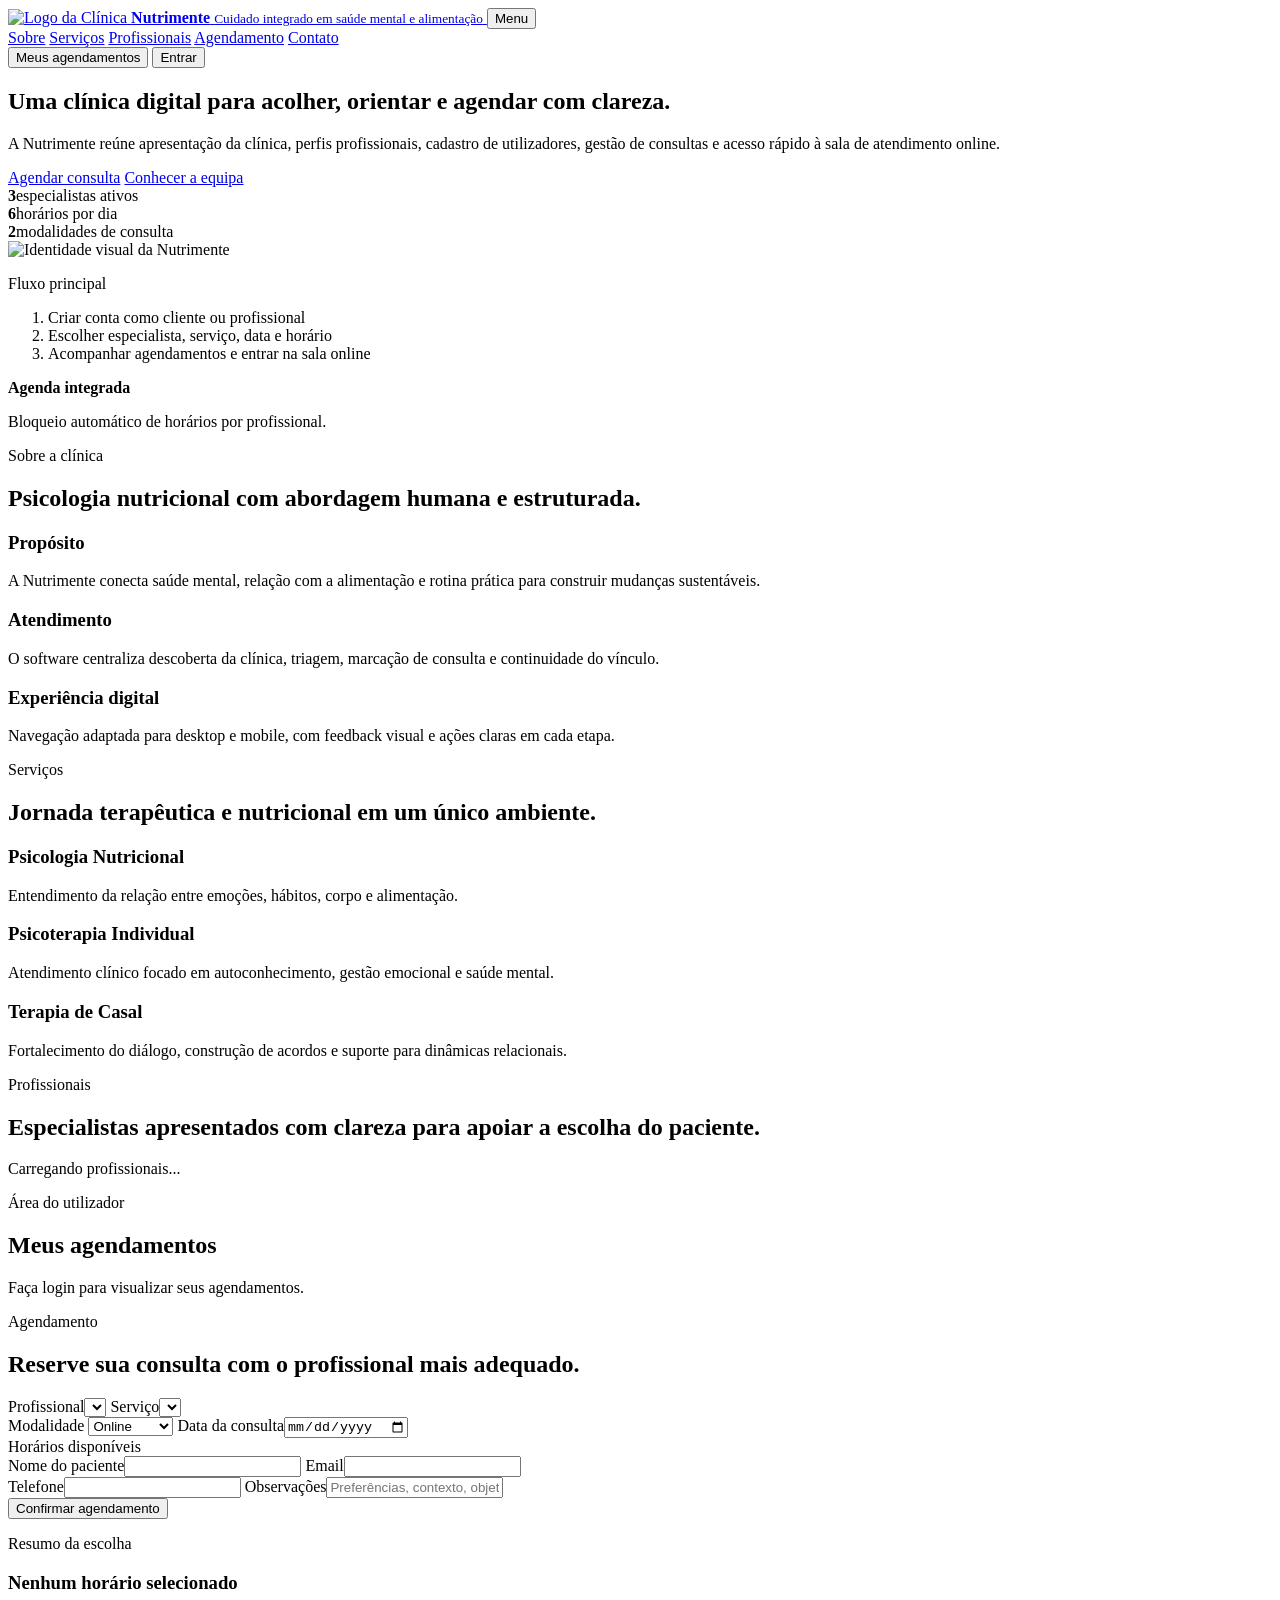
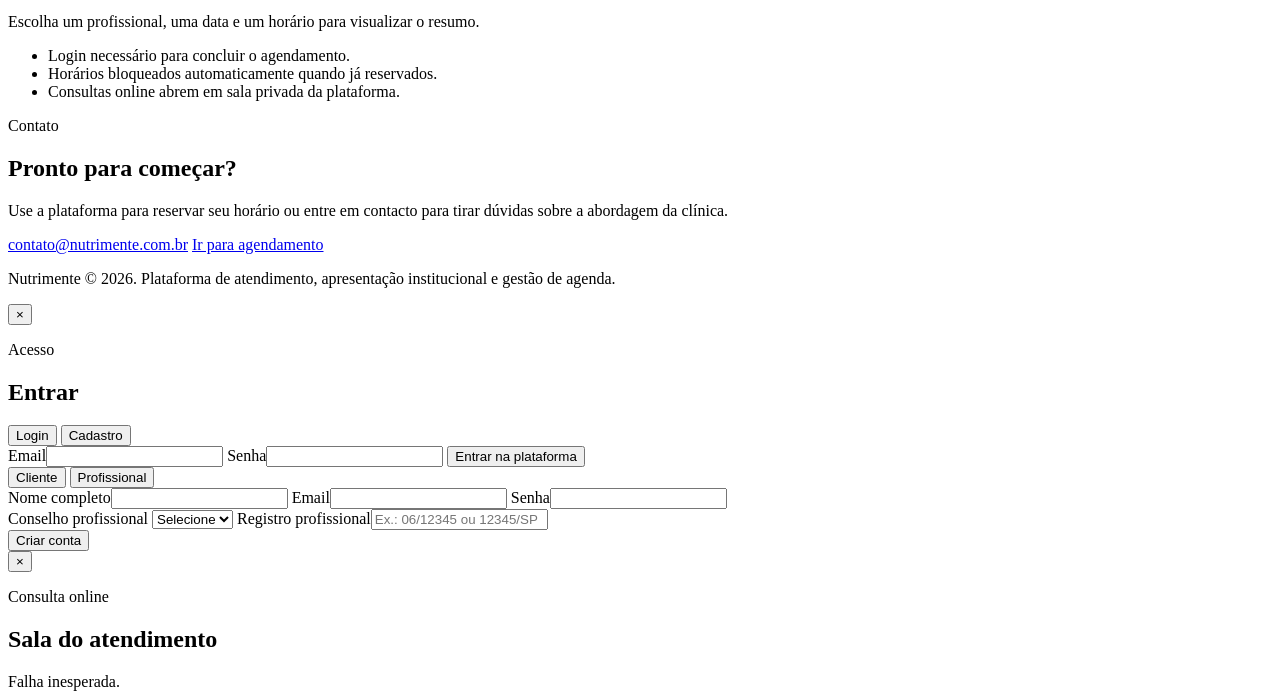
==== index.html @ af54f515 "Update index.html" ====
<!doctype html>

<html lang="pt-BR">

<head>

  <meta charset="utf-8" />

  <meta name="viewport" content="width=device-width, initial-scale=1" />

  <title>Nutrimente | Plataforma de cuidado em psicologia nutricional</title>

  <meta

    name="description"

    content="Software da Nutrimente para apresentar a clínica, cadastrar pacientes e profissionais, agendar consultas e acompanhar atendimentos online."

  />

  <link rel="stylesheet" href="styles.css" />

</head>

<body>

  <div class="page-shell">

    <header class="site-header">

      <a class="brand" href="#inicio">

        <img src="img/logo-nutrimente.PNG" alt="Logo da Clínica">
        <span>

          <strong>Nutrimente</strong>

          <small>Cuidado integrado em saúde mental e alimentação</small>

        </span>

      </a>



      <button class="menu-toggle" id="menuToggle" type="button" aria-expanded="false" aria-controls="menuNav">

        Menu

      </button>



      <nav class="site-nav" id="menuNav" aria-label="Navegação principal">

        <a href="#sobre">Sobre</a>

        <a href="#servicos">Serviços</a>

        <a href="#profissionais">Profissionais</a>

        <a href="#agenda">Agendamento</a>

        <a href="#contato">Contato</a>

      </nav>



      <div class="header-actions">

        <button class="ghost-btn hidden" id="dashboardShortcut" type="button">Meus agendamentos</button>

        <button class="primary-btn" id="openAuthModal" type="button">Entrar</button>

      </div>

    </header>



    <main>

      <section class="hero-section" id="inicio">

        <div class="hero-copy">

          <h1>Uma clínica digital para acolher, orientar e agendar com clareza.</h1>

          <p class="hero-text">

            A Nutrimente reúne apresentação da clínica, perfis profissionais, cadastro de utilizadores,

            gestão de consultas e acesso rápido à sala de atendimento online.

          </p>

          <div class="hero-actions">

            <a class="primary-btn" href="#agenda">Agendar consulta</a>

            <a class="secondary-btn" href="#profissionais">Conhecer a equipa</a>

          </div>

          <div class="hero-metrics">

            <article><strong>3</strong><span>especialistas ativos</span></article>

            <article><strong>6</strong><span>horários por dia</span></article>

            <article><strong>2</strong><span>modalidades de consulta</span></article>

          </div>

        </div>



        <aside class="hero-panel">

          <div class="hero-logo-wrap">

            <img class="hero-logo" src="img/logo-nutrimente.png" alt="Identidade visual da Nutrimente" />

          </div>

          <p class="panel-label">Fluxo principal</p>

          <ol class="journey-list">

            <li>Criar conta como cliente ou profissional</li>

            <li>Escolher especialista, serviço, data e horário</li>

            <li>Acompanhar agendamentos e entrar na sala online</li>

          </ol>



          <div class="status-card">

            <span class="status-dot"></span>

            <div>

              <strong>Agenda integrada</strong>

              <p>Bloqueio automático de horários por profissional.</p>

            </div>

          </div>

        </aside>

      </section>



      <section class="content-section" id="sobre">

        <div class="section-heading">

          <p class="eyebrow">Sobre a clínica</p>

          <h2>Psicologia nutricional com abordagem humana e estruturada.</h2>

        </div>

        <div class="story-grid">

          <article class="story-card">

            <h3>Propósito</h3>

            <p>A Nutrimente conecta saúde mental, relação com a alimentação e rotina prática para construir mudanças sustentáveis.</p>

          </article>

          <article class="story-card">

            <h3>Atendimento</h3>

            <p>O software centraliza descoberta da clínica, triagem, marcação de consulta e continuidade do vínculo.</p>

          </article>

          <article class="story-card">

            <h3>Experiência digital</h3>

            <p>Navegação adaptada para desktop e mobile, com feedback visual e ações claras em cada etapa.</p>

          </article>

        </div>

      </section>



      <section class="content-section" id="servicos">

        <div class="section-heading">

          <p class="eyebrow">Serviços</p>

          <h2>Jornada terapêutica e nutricional em um único ambiente.</h2>

        </div>

        <div class="services-grid">

          <article class="service-card">

            <h3>Psicologia Nutricional</h3>

            <p>Entendimento da relação entre emoções, hábitos, corpo e alimentação.</p>

          </article>

          <article class="service-card">

            <h3>Psicoterapia Individual</h3>

            <p>Atendimento clínico focado em autoconhecimento, gestão emocional e saúde mental.</p>

          </article>

          <article class="service-card">

            <h3>Terapia de Casal</h3>

            <p>Fortalecimento do diálogo, construção de acordos e suporte para dinâmicas relacionais.</p>

          </article>

        </div>

      </section>



      <section class="content-section" id="profissionais">

        <div class="section-heading">

          <p class="eyebrow">Profissionais</p>

          <h2>Especialistas apresentados com clareza para apoiar a escolha do paciente.</h2>

        </div>

        <div class="professionals-grid" id="professionalsGrid">

          <article class="empty-card">Carregando profissionais...</article>

        </div>

      </section>



      <section class="content-section dashboard-section hidden" id="dashboardSection">

        <div class="section-heading">

          <p class="eyebrow">Área do utilizador</p>

          <h2>Meus agendamentos</h2>

        </div>

        <div class="appointments-list" id="appointmentsList">

          <article class="empty-card">Faça login para visualizar seus agendamentos.</article>

        </div>

      </section>



      <section class="content-section booking-section" id="agenda">

        <div class="section-heading">

          <p class="eyebrow">Agendamento</p>

          <h2>Reserve sua consulta com o profissional mais adequado.</h2>

        </div>



        <div class="booking-layout">

          <form class="booking-form" id="bookingForm">

            <div class="field-grid">

              <label>Profissional<select id="professionalId" required></select></label>

              <label>Serviço<select id="serviceSelect" required></select></label>

            </div>



            <div class="field-grid">

              <label>

                Modalidade

                <select id="modeSelect" required>

                  <option value="online">Online</option>

                  <option value="presencial">Presencial</option>

                </select>

              </label>

              <label>Data da consulta<input id="appointmentDate" type="date" required /></label>

            </div>



            <div>

              <span class="field-label">Horários disponíveis</span>

              <div class="slots-grid" id="slotsGrid"></div>

            </div>



            <div class="field-grid">

              <label>Nome do paciente<input id="patientName" type="text" minlength="3" required /></label>

              <label>Email<input id="patientEmail" type="email" required /></label>

            </div>



            <div class="field-grid">

              <label>Telefone<input id="patientPhone" type="tel" required /></label>

              <label>Observações<input id="appointmentNotes" type="text" placeholder="Preferências, contexto, objetivo..." /></label>

            </div>



            <button class="primary-btn submit-btn" type="submit">Confirmar agendamento</button>

          </form>



          <aside class="booking-summary" id="bookingSummary">

            <p class="summary-label">Resumo da escolha</p>

            <h3>Nenhum horário selecionado</h3>

            <p>Escolha um profissional, uma data e um horário para visualizar o resumo.</p>

            <ul class="summary-list">

              <li>Login necessário para concluir o agendamento.</li>

              <li>Horários bloqueados automaticamente quando já reservados.</li>

              <li>Consultas online abrem em sala privada da plataforma.</li>

            </ul>

          </aside>

        </div>

      </section>



      <section class="content-section contact-section" id="contato">

        <div class="contact-card">

          <div>

            <p class="eyebrow">Contato</p>

            <h2>Pronto para começar?</h2>

            <p>Use a plataforma para reservar seu horário ou entre em contacto para tirar dúvidas sobre a abordagem da clínica.</p>

          </div>

          <div class="contact-actions">

            <a class="primary-btn" href="mailto:contato@nutrimente.com.br">contato@nutrimente.com.br</a>

            <a class="secondary-btn" href="#agenda">Ir para agendamento</a>

          </div>

        </div>

      </section>

    </main>



    <footer class="site-footer">

      <p>Nutrimente © 2026. Plataforma de atendimento, apresentação institucional e gestão de agenda.</p>

    </footer>

  </div>



  <div class="modal hidden" id="authModal" aria-hidden="true">

    <div class="modal-card" role="dialog" aria-modal="true" aria-labelledby="authTitle">

      <button class="modal-close" id="closeAuthModal" type="button" aria-label="Fechar">×</button>

      <div class="modal-header">

        <p class="eyebrow">Acesso</p>

        <h2 id="authTitle">Entrar</h2>

      </div>

      <div class="tab-switch">

        <button class="tab-btn active" id="tabLogin" type="button">Login</button>

        <button class="tab-btn" id="tabRegister" type="button">Cadastro</button>

      </div>

      <form class="stack-form" id="loginForm">

        <label>Email<input id="loginEmail" type="email" required /></label>

        <label>Senha<input id="loginPassword" type="password" required /></label>

        <button class="primary-btn submit-btn" type="submit">Entrar na plataforma</button>

      </form>

      <form class="stack-form hidden" id="registerForm">

        <div class="segmented-control">

          <button class="segment-btn active" data-role="cliente" type="button">Cliente</button>

          <button class="segment-btn" data-role="profissional" type="button">Profissional</button>

        </div>

        <input id="registerRole" type="hidden" value="cliente" />

        <label>Nome completo<input id="registerName" type="text" minlength="3" required /></label>

        <label>Email<input id="registerEmail" type="email" required /></label>

        <label>Senha<input id="registerPassword" type="password" required /></label>

        <div class="professional-fields hidden" id="professionalFields">

          <label>

            Conselho profissional

            <select id="registerCouncil">

              <option value="">Selecione</option>

              <option value="CFP">CFP</option>

              <option value="CFN">CFN</option>

            </select>

          </label>

          <label>Registro profissional<input id="registerDocument" type="text" placeholder="Ex.: 06/12345 ou 12345/SP" /></label>

        </div>

        <button class="primary-btn submit-btn" type="submit">Criar conta</button>

      </form>

    </div>

  </div>



  <div class="modal hidden" id="videoModal" aria-hidden="true">

    <div class="modal-card modal-video-card" role="dialog" aria-modal="true" aria-labelledby="videoTitle">

      <button class="modal-close" id="closeVideoModal" type="button" aria-label="Fechar">×</button>

      <div class="modal-header">

        <p class="eyebrow">Consulta online</p>

        <h2 id="videoTitle">Sala do atendimento</h2>

      </div>

      <div class="video-shell" id="videoShell"></div>

    </div>

  </div>



  <div class="toast-stack" id="toastStack" aria-live="polite" aria-atomic="true"></div>



  <script src="app.js"></script>

</body>

</html>
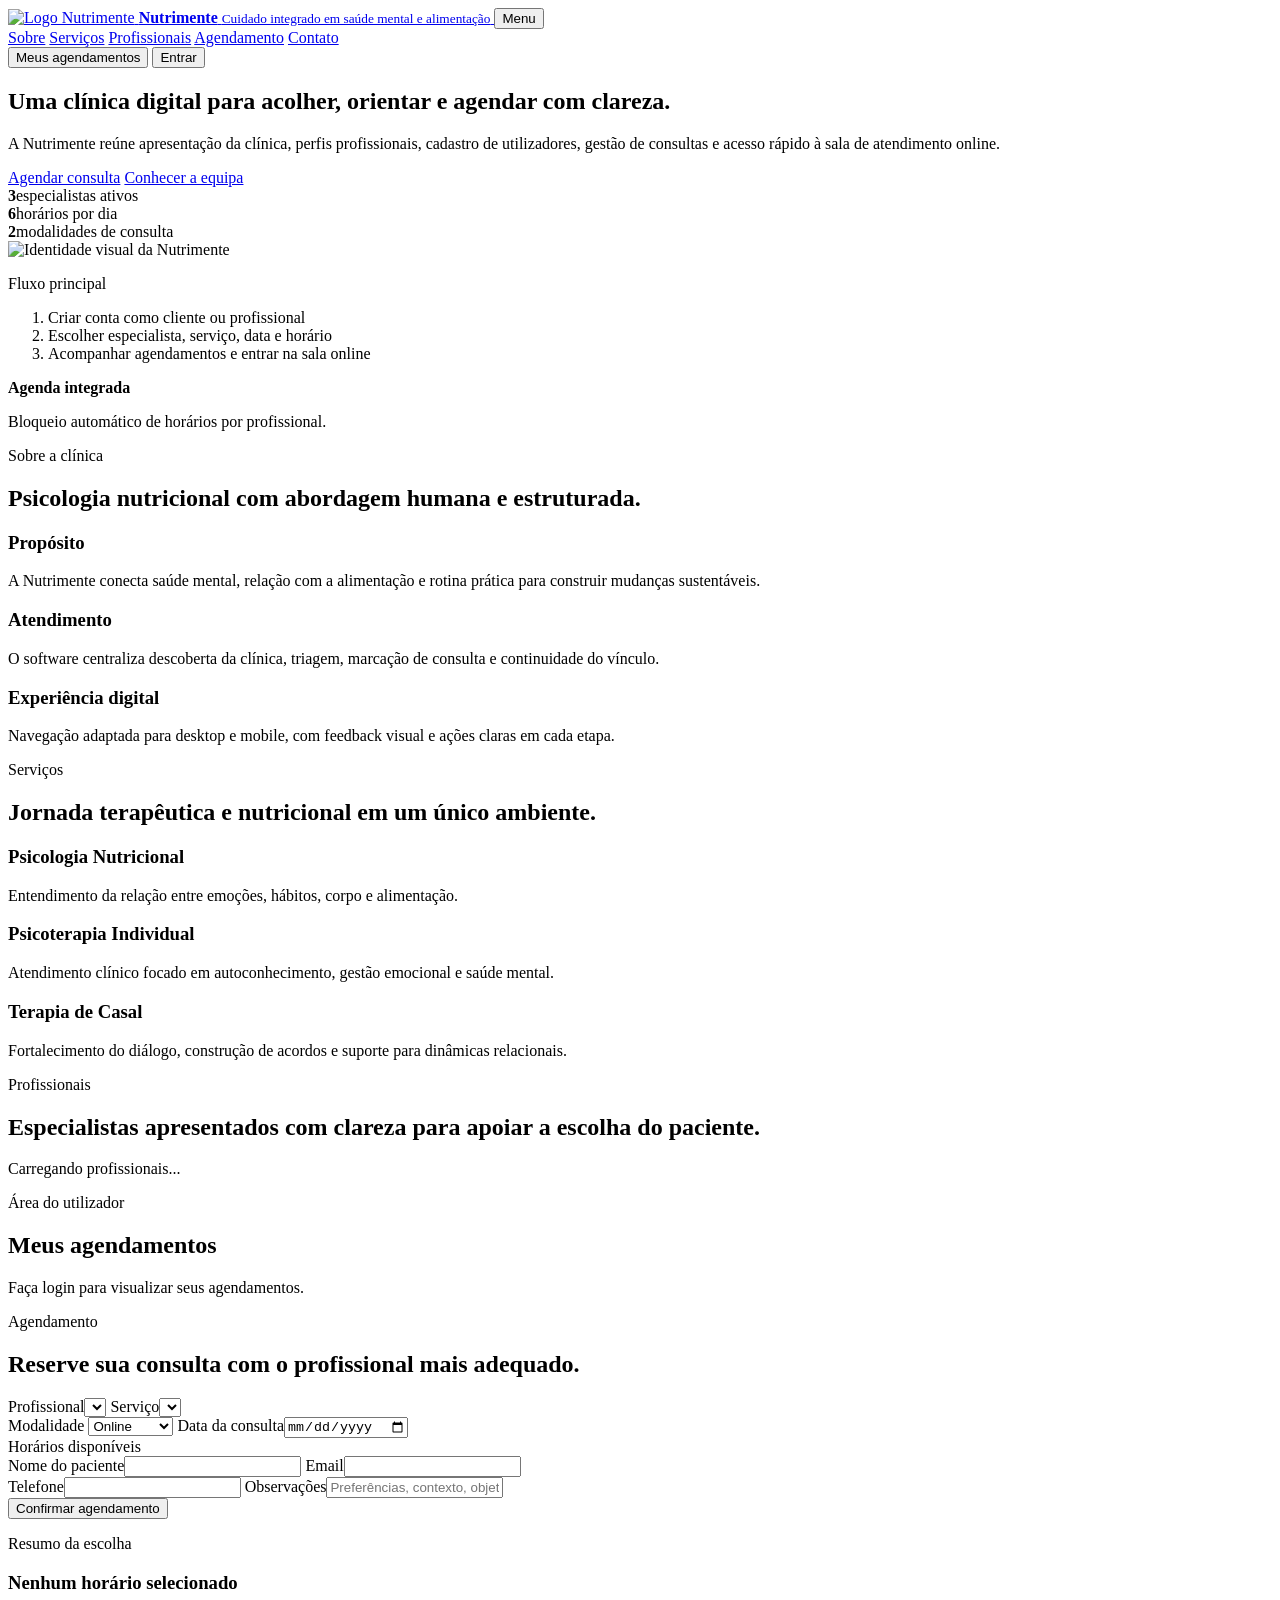
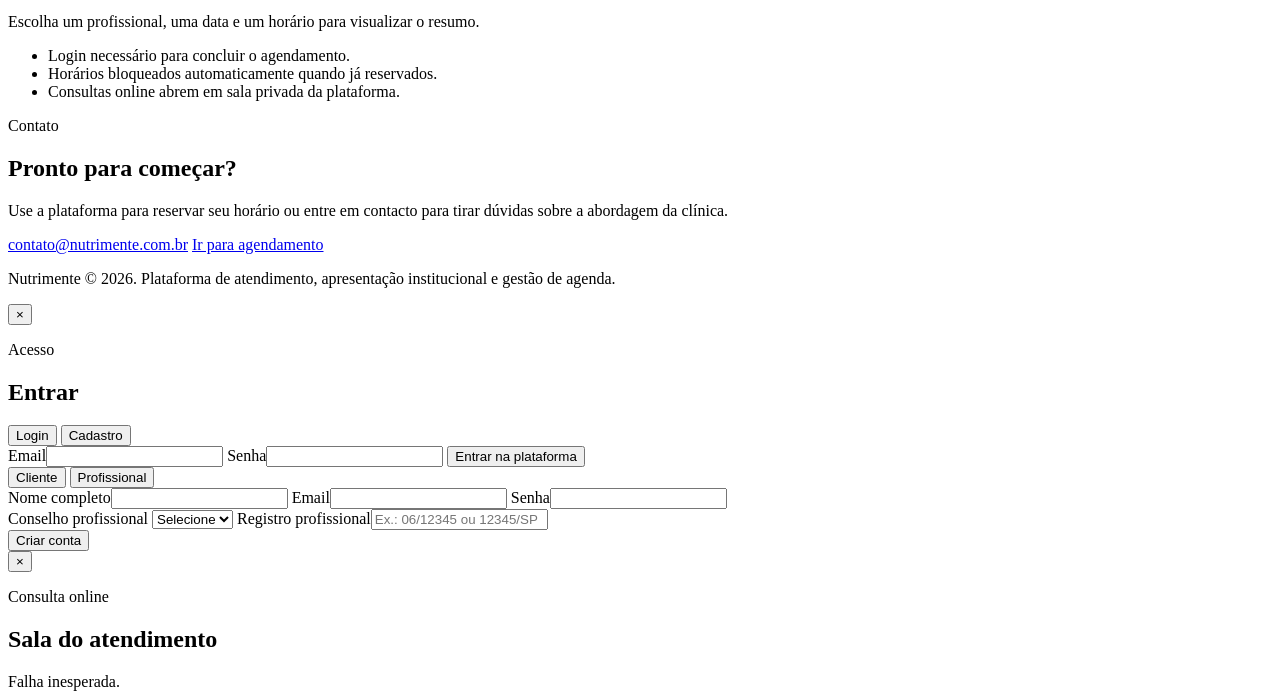
==== commit 0012293c: "Update logo image source in index.html" ====
--- a/index.html
+++ b/index.html
@@ -30,7 +30,7 @@
 
       <a class="brand" href="#inicio">
 
-        <img src="img/logo-nutrimente.PNG" alt="Logo da Clínica">
+        <img src="https://raw.githubusercontent.com/Vitorromualdo20/nutrimente/refs/heads/main/logo-nutrimente.png" alt="Logo Nutrimente">
         <span>
 
           <strong>Nutrimente</strong>
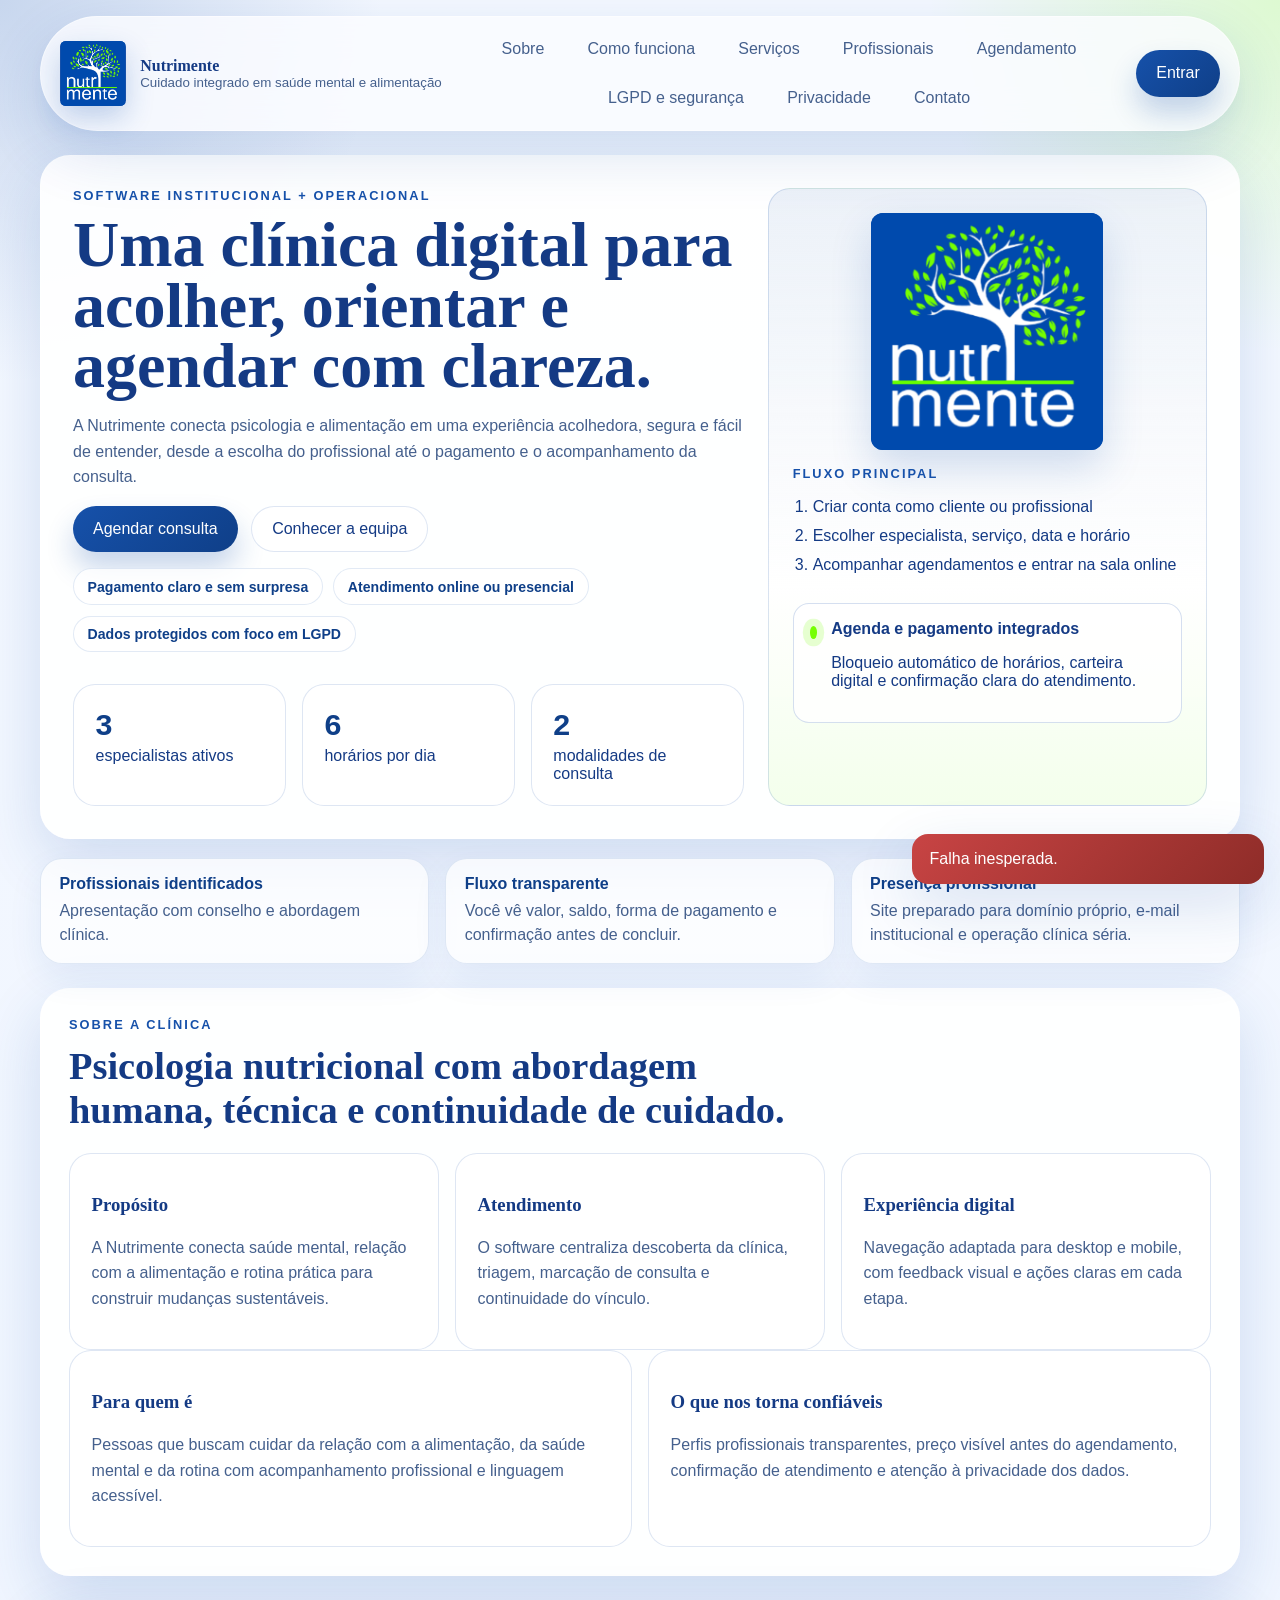
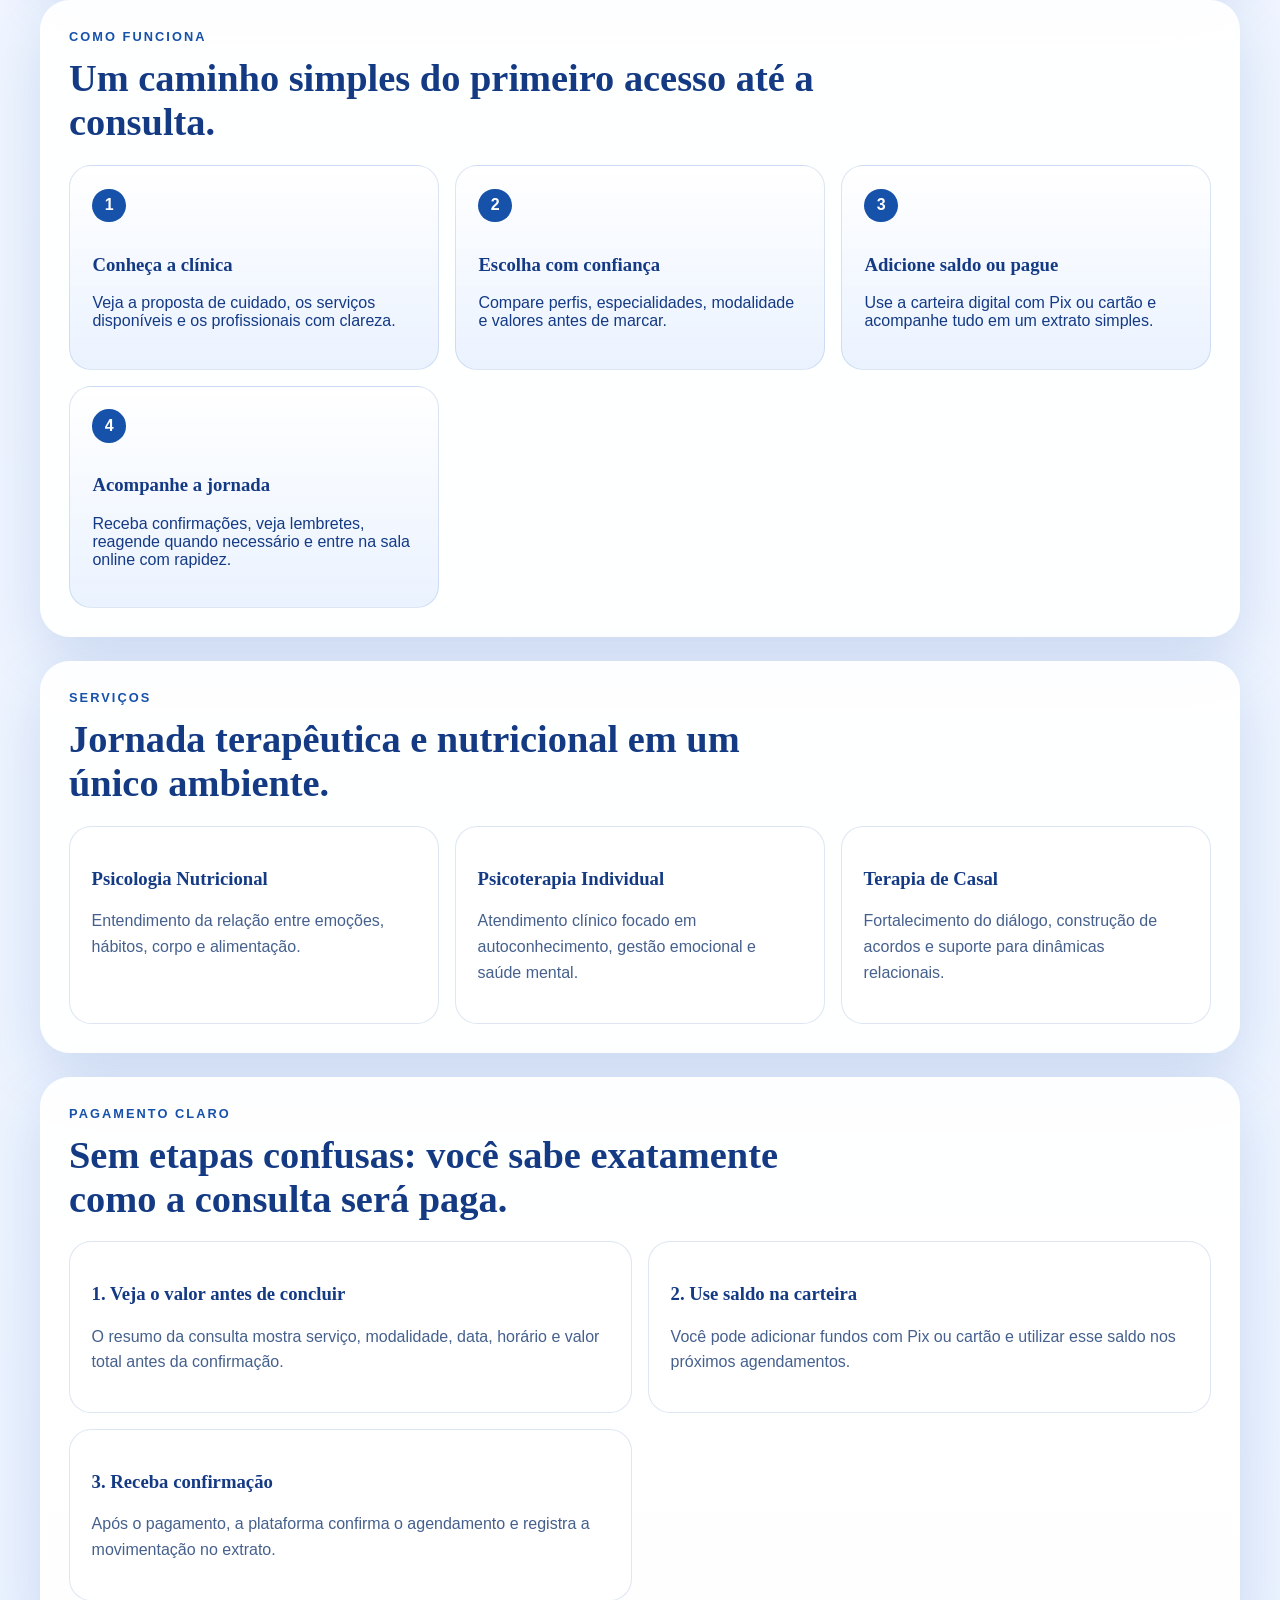
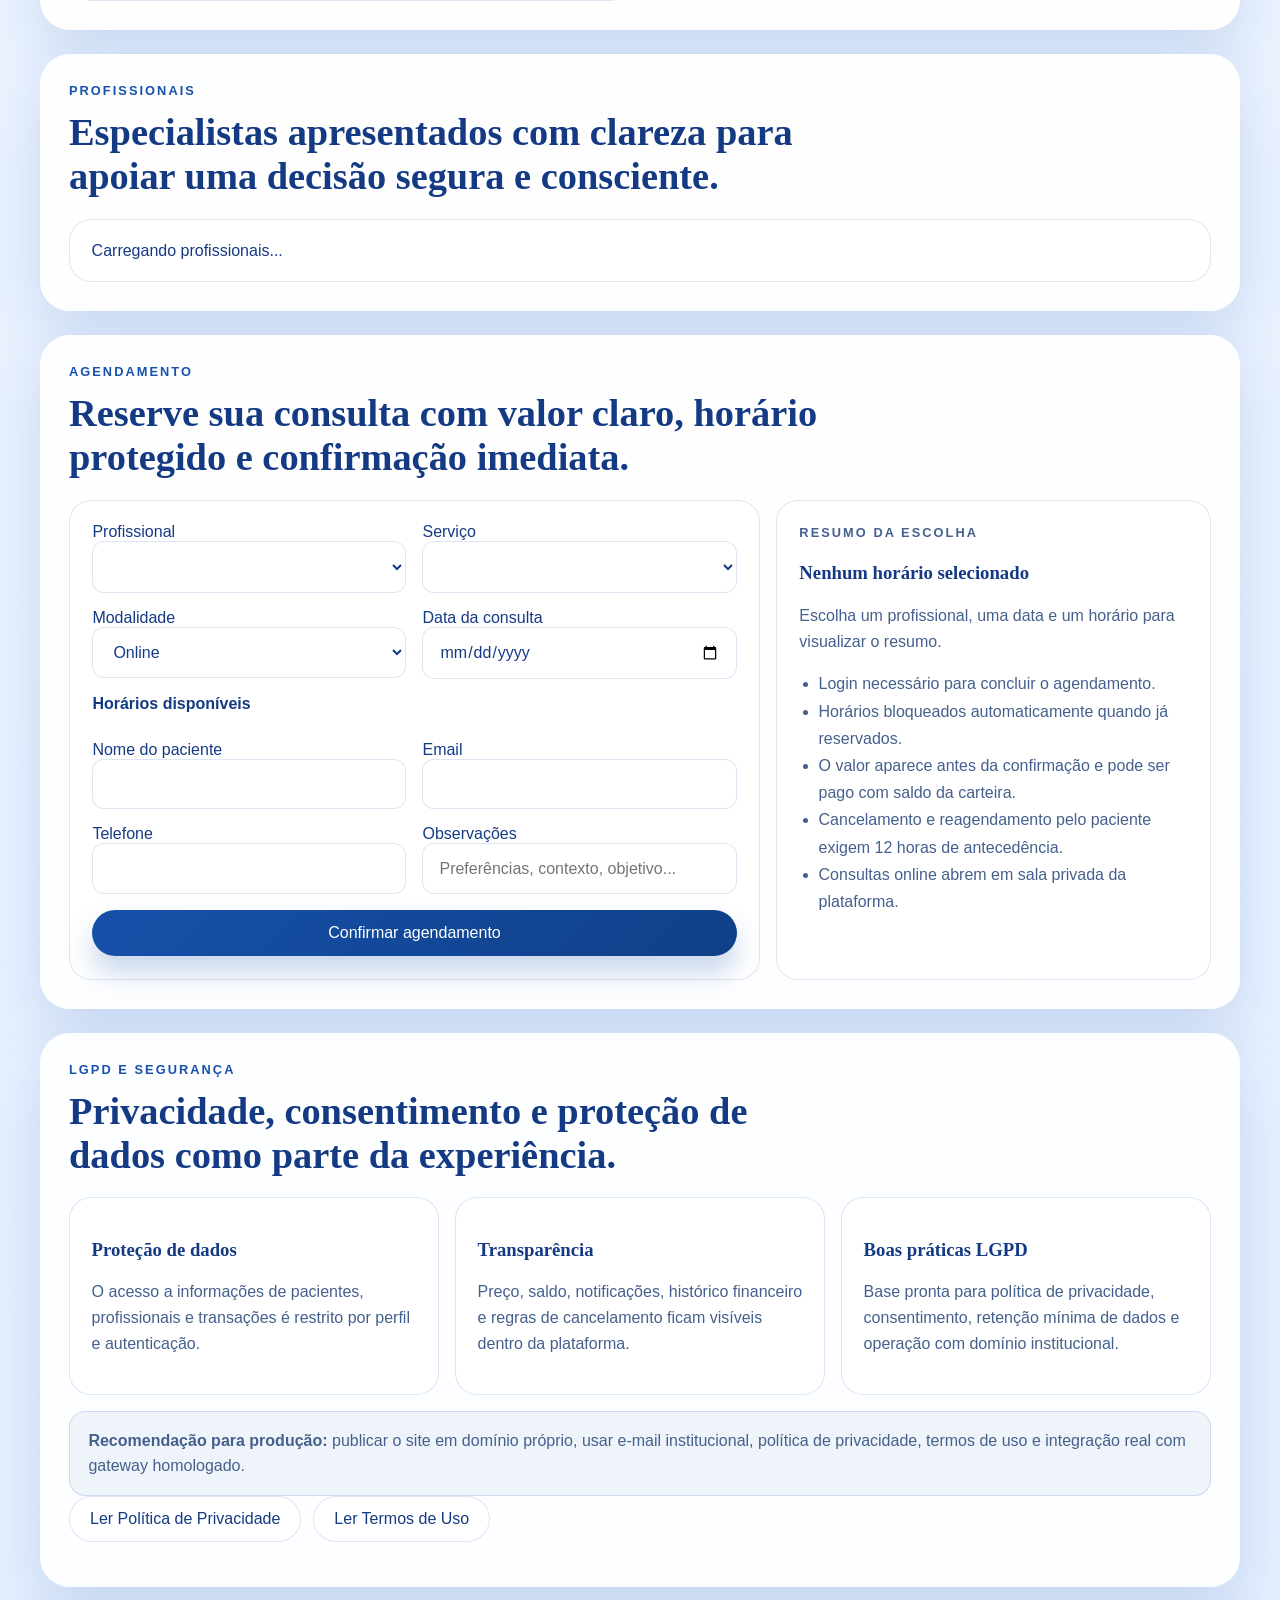
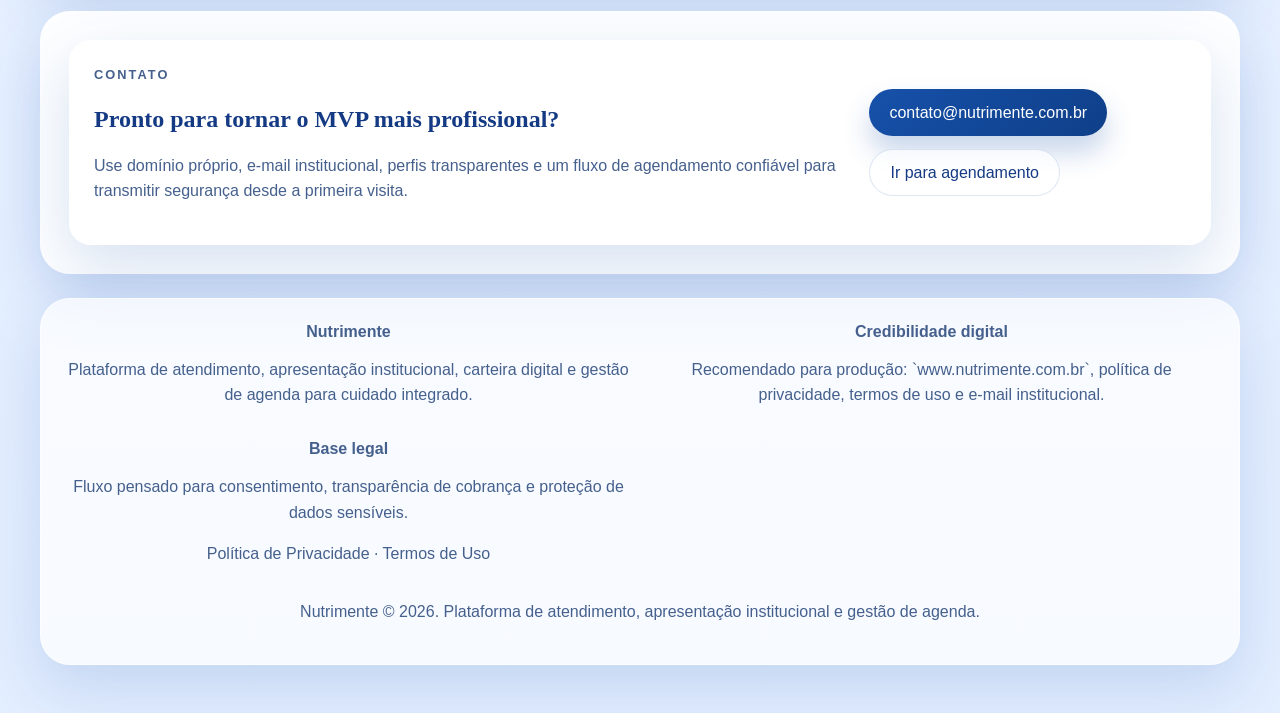
==== commit 19854082: "refactor: reestruturação de pastas e atualização de documentos" ====
--- a/index.html
+++ b/index.html
@@ -1,548 +1,600 @@
-<!doctype html>
-
+﻿<!doctype html>
 <html lang="pt-BR">
-
 <head>
-
   <meta charset="utf-8" />
-
   <meta name="viewport" content="width=device-width, initial-scale=1" />
-
-  <title>Nutrimente | Plataforma de cuidado em psicologia nutricional</title>
-
+  <title>Nutrimente | Psicologia, nutrição e cuidado integrado com agendamento online</title>
   <meta
-
     name="description"
-
-    content="Software da Nutrimente para apresentar a clínica, cadastrar pacientes e profissionais, agendar consultas e acompanhar atendimentos online."
-
+    content="A Nutrimente reúne cuidado em saúde mental e alimentação com agendamento online, profissionais apresentados com transparência, pagamento claro e proteção de dados."
   />
-
-  <link rel="stylesheet" href="styles.css" />
-
+  <meta
+    name="keywords"
+    content="psicologia nutricional, nutrição comportamental, terapia online, saúde mental, alimentação, psicoterapia individual, agendamento online, clínica de psicologia, LGPD saúde"
+  />
+  <meta name="robots" content="index, follow" />
+  <meta name="author" content="Nutrimente" />
+  <link rel="canonical" href="https://www.nutrimente.com.br/" />
+  <meta property="og:type" content="website" />
+  <meta property="og:locale" content="pt_BR" />
+  <meta property="og:site_name" content="Nutrimente" />
+  <meta property="og:title" content="Nutrimente | Psicologia, nutrição e cuidado integrado" />
+  <meta property="og:description" content="Atendimento em saúde mental e alimentação com perfis profissionais transparentes, agendamento online e fluxo de pagamento claro." />
+  <meta property="og:url" content="https://www.nutrimente.com.br/" />
+  <meta property="og:image" content="https://www.nutrimente.com.br/img/logo-nutrimente.png" />
+  <meta name="twitter:card" content="summary_large_image" />
+  <meta name="twitter:title" content="Nutrimente | Psicologia, nutrição e cuidado integrado" />
+  <meta name="twitter:description" content="Escolha profissionais com clareza, agende online e acompanhe pagamentos e consultas em um ambiente acolhedor." />
+  <meta name="twitter:image" content="https://www.nutrimente.com.br/img/logo-nutrimente.png" />
+  <meta name="theme-color" content="#1651aa" />
+  <link rel="icon" type="image/png" href="img/logo-nutrimente.png" />
+  <link rel="apple-touch-icon" href="img/logo-nutrimente.png" />
+  <link rel="manifest" href="manifest.webmanifest" />
+  <link rel="stylesheet" href="css/styles.css" />
+  <script type="application/ld+json">
+    {
+      "@context": "https://schema.org",
+      "@type": "MedicalBusiness",
+      "name": "Nutrimente",
+      "url": "https://www.nutrimente.com.br/",
+      "logo": "https://www.nutrimente.com.br/img/logo-nutrimente.png",
+      "description": "Plataforma de cuidado integrado em saúde mental e alimentação com agendamento online e acompanhamento profissional.",
+      "areaServed": "Brasil",
+      "availableLanguage": ["pt-BR"],
+      "sameAs": []
+    }
+  </script>
 </head>
-
 <body>
-
   <div class="page-shell">
-
     <header class="site-header">
-
       <a class="brand" href="#inicio">
-
-        <img src="https://raw.githubusercontent.com/Vitorromualdo20/nutrimente/refs/heads/main/logo-nutrimente.png" alt="Logo Nutrimente">
+        <img class="brand-logo" src="img/logo-nutrimente.png" alt="Logo da Nutrimente" />
         <span>
-
           <strong>Nutrimente</strong>
-
           <small>Cuidado integrado em saúde mental e alimentação</small>
-
         </span>
-
       </a>
 
-
-
       <button class="menu-toggle" id="menuToggle" type="button" aria-expanded="false" aria-controls="menuNav">
-
         Menu
-
       </button>
 
-
-
       <nav class="site-nav" id="menuNav" aria-label="Navegação principal">
-
         <a href="#sobre">Sobre</a>
-
+        <a href="#comoFunciona">Como funciona</a>
         <a href="#servicos">Serviços</a>
-
         <a href="#profissionais">Profissionais</a>
-
         <a href="#agenda">Agendamento</a>
-
+        <a href="#seguranca">LGPD e segurança</a>
+        <a href="/politica-de-privacidade.html">Privacidade</a>
+        <a class="hidden" id="navNotifications" href="#notificacoes">Notificações</a>
+        <a class="hidden" id="navProfessional" href="#painelProfissional">Painel Profissional</a>
+        <a class="hidden" id="navAdmin" href="#adminSection">Admin</a>
         <a href="#contato">Contato</a>
-
       </nav>
 
-
-
       <div class="header-actions">
-
+        <button class="ghost-btn hidden" id="installAppButton" type="button">Instalar app</button>
         <button class="ghost-btn hidden" id="dashboardShortcut" type="button">Meus agendamentos</button>
-
         <button class="primary-btn" id="openAuthModal" type="button">Entrar</button>
-
       </div>
-
     </header>
 
-
-
     <main>
-
       <section class="hero-section" id="inicio">
-
         <div class="hero-copy">
-
+          <p class="eyebrow">Software institucional + operacional</p>
           <h1>Uma clínica digital para acolher, orientar e agendar com clareza.</h1>
-
           <p class="hero-text">
-
-            A Nutrimente reúne apresentação da clínica, perfis profissionais, cadastro de utilizadores,
-
-            gestão de consultas e acesso rápido à sala de atendimento online.
-
+            A Nutrimente conecta psicologia e alimentação em uma experiência acolhedora, segura e fácil de entender,
+            desde a escolha do profissional até o pagamento e o acompanhamento da consulta.
           </p>
-
           <div class="hero-actions">
-
             <a class="primary-btn" href="#agenda">Agendar consulta</a>
-
             <a class="secondary-btn" href="#profissionais">Conhecer a equipa</a>
-
-          </div>
-
+          </div>
+          <div class="trust-inline">
+            <span class="trust-badge">Pagamento claro e sem surpresa</span>
+            <span class="trust-badge">Atendimento online ou presencial</span>
+            <span class="trust-badge">Dados protegidos com foco em LGPD</span>
+          </div>
           <div class="hero-metrics">
-
             <article><strong>3</strong><span>especialistas ativos</span></article>
-
             <article><strong>6</strong><span>horários por dia</span></article>
-
             <article><strong>2</strong><span>modalidades de consulta</span></article>
-
-          </div>
-
-        </div>
-
-
+          </div>
+        </div>
 
         <aside class="hero-panel">
-
           <div class="hero-logo-wrap">
-
             <img class="hero-logo" src="img/logo-nutrimente.png" alt="Identidade visual da Nutrimente" />
-
-          </div>
-
+          </div>
           <p class="panel-label">Fluxo principal</p>
-
           <ol class="journey-list">
-
             <li>Criar conta como cliente ou profissional</li>
-
             <li>Escolher especialista, serviço, data e horário</li>
-
             <li>Acompanhar agendamentos e entrar na sala online</li>
-
           </ol>
 
-
-
           <div class="status-card">
-
             <span class="status-dot"></span>
-
             <div>
-
-              <strong>Agenda integrada</strong>
-
-              <p>Bloqueio automático de horários por profissional.</p>
-
-            </div>
-
-          </div>
-
+              <strong>Agenda e pagamento integrados</strong>
+              <p>Bloqueio automático de horários, carteira digital e confirmação clara do atendimento.</p>
+            </div>
+          </div>
         </aside>
-
-      </section>
-
-
+      </section>
+
+      <section class="trust-band" aria-label="Indicadores de confiança">
+        <article>
+          <strong>Profissionais identificados</strong>
+          <span>Apresentação com conselho e abordagem clínica.</span>
+        </article>
+        <article>
+          <strong>Fluxo transparente</strong>
+          <span>Você vê valor, saldo, forma de pagamento e confirmação antes de concluir.</span>
+        </article>
+        <article>
+          <strong>Presença profissional</strong>
+          <span>Site preparado para domínio próprio, e-mail institucional e operação clínica séria.</span>
+        </article>
+      </section>
 
       <section class="content-section" id="sobre">
-
-        <div class="section-heading">
-
+        <div class="section-heading">
           <p class="eyebrow">Sobre a clínica</p>
-
-          <h2>Psicologia nutricional com abordagem humana e estruturada.</h2>
-
-        </div>
-
+          <h2>Psicologia nutricional com abordagem humana, técnica e continuidade de cuidado.</h2>
+        </div>
         <div class="story-grid">
-
-          <article class="story-card">
-
+          <article class="story-card">
             <h3>Propósito</h3>
-
             <p>A Nutrimente conecta saúde mental, relação com a alimentação e rotina prática para construir mudanças sustentáveis.</p>
-
-          </article>
-
-          <article class="story-card">
-
+          </article>
+          <article class="story-card">
             <h3>Atendimento</h3>
-
             <p>O software centraliza descoberta da clínica, triagem, marcação de consulta e continuidade do vínculo.</p>
-
-          </article>
-
-          <article class="story-card">
-
+          </article>
+          <article class="story-card">
             <h3>Experiência digital</h3>
-
             <p>Navegação adaptada para desktop e mobile, com feedback visual e ações claras em cada etapa.</p>
-
-          </article>
-
-        </div>
-
-      </section>
-
-
+          </article>
+        </div>
+        <div class="about-layout">
+          <article class="story-card">
+            <h3>Para quem é</h3>
+            <p>Pessoas que buscam cuidar da relação com a alimentação, da saúde mental e da rotina com acompanhamento profissional e linguagem acessível.</p>
+          </article>
+          <article class="story-card">
+            <h3>O que nos torna confiáveis</h3>
+            <p>Perfis profissionais transparentes, preço visível antes do agendamento, confirmação de atendimento e atenção à privacidade dos dados.</p>
+          </article>
+        </div>
+      </section>
+
+      <section class="content-section" id="comoFunciona">
+        <div class="section-heading">
+          <p class="eyebrow">Como funciona</p>
+          <h2>Um caminho simples do primeiro acesso até a consulta.</h2>
+        </div>
+        <div class="process-grid">
+          <article class="process-card">
+            <span class="process-step">1</span>
+            <h3>Conheça a clínica</h3>
+            <p>Veja a proposta de cuidado, os serviços disponíveis e os profissionais com clareza.</p>
+          </article>
+          <article class="process-card">
+            <span class="process-step">2</span>
+            <h3>Escolha com confiança</h3>
+            <p>Compare perfis, especialidades, modalidade e valores antes de marcar.</p>
+          </article>
+          <article class="process-card">
+            <span class="process-step">3</span>
+            <h3>Adicione saldo ou pague</h3>
+            <p>Use a carteira digital com Pix ou cartão e acompanhe tudo em um extrato simples.</p>
+          </article>
+          <article class="process-card">
+            <span class="process-step">4</span>
+            <h3>Acompanhe a jornada</h3>
+            <p>Receba confirmações, veja lembretes, reagende quando necessário e entre na sala online com rapidez.</p>
+          </article>
+        </div>
+      </section>
 
       <section class="content-section" id="servicos">
-
-        <div class="section-heading">
-
+        <div class="section-heading">
           <p class="eyebrow">Serviços</p>
-
           <h2>Jornada terapêutica e nutricional em um único ambiente.</h2>
-
-        </div>
-
+        </div>
         <div class="services-grid">
-
           <article class="service-card">
-
             <h3>Psicologia Nutricional</h3>
-
             <p>Entendimento da relação entre emoções, hábitos, corpo e alimentação.</p>
-
-          </article>
-
+          </article>
           <article class="service-card">
-
             <h3>Psicoterapia Individual</h3>
-
             <p>Atendimento clínico focado em autoconhecimento, gestão emocional e saúde mental.</p>
-
-          </article>
-
+          </article>
           <article class="service-card">
-
             <h3>Terapia de Casal</h3>
-
             <p>Fortalecimento do diálogo, construção de acordos e suporte para dinâmicas relacionais.</p>
-
-          </article>
-
-        </div>
-
-      </section>
-
-
+          </article>
+        </div>
+      </section>
+
+      <section class="content-section" id="paymentFlow">
+        <div class="section-heading">
+          <p class="eyebrow">Pagamento claro</p>
+          <h2>Sem etapas confusas: você sabe exatamente como a consulta será paga.</h2>
+        </div>
+        <div class="payment-grid">
+          <article class="story-card">
+            <h3>1. Veja o valor antes de concluir</h3>
+            <p>O resumo da consulta mostra serviço, modalidade, data, horário e valor total antes da confirmação.</p>
+          </article>
+          <article class="story-card">
+            <h3>2. Use saldo na carteira</h3>
+            <p>Você pode adicionar fundos com Pix ou cartão e utilizar esse saldo nos próximos agendamentos.</p>
+          </article>
+          <article class="story-card">
+            <h3>3. Receba confirmação</h3>
+            <p>Após o pagamento, a plataforma confirma o agendamento e registra a movimentação no extrato.</p>
+          </article>
+        </div>
+      </section>
 
       <section class="content-section" id="profissionais">
-
-        <div class="section-heading">
-
+        <div class="section-heading">
           <p class="eyebrow">Profissionais</p>
-
-          <h2>Especialistas apresentados com clareza para apoiar a escolha do paciente.</h2>
-
-        </div>
-
+          <h2>Especialistas apresentados com clareza para apoiar uma decisão segura e consciente.</h2>
+        </div>
         <div class="professionals-grid" id="professionalsGrid">
-
           <article class="empty-card">Carregando profissionais...</article>
-
-        </div>
-
-      </section>
-
-
-
+        </div>
+      </section>
+
+      <section class="content-section hidden" id="profileSection">
+        <div class="panel-toolbar">
+          <button class="ghost-btn" id="profileBackButton" type="button">Voltar para a equipa</button>
+        </div>
+        <div class="section-heading">
+          <p class="eyebrow" id="profileSectionCouncil">Perfil profissional</p>
+          <h2 id="profileSectionName">Especialista Nutrimente</h2>
+          <p class="hero-text" id="profileSectionTitle"></p>
+        </div>
+        <div class="profile-highlight">
+          <p id="profileSectionQuote"></p>
+        </div>
+        <div class="professional-meta" id="profileSectionChips"></div>
+        <div class="profile-grid">
+          <article class="story-card">
+            <h3>Bio</h3>
+            <p id="profileSectionBio"></p>
+          </article>
+          <article class="story-card">
+            <h3>Especialidades</h3>
+            <ul class="profile-list" id="profileSectionSpecialties"></ul>
+          </article>
+          <article class="story-card">
+            <h3>Abordagem</h3>
+            <ul class="profile-list" id="profileSectionApproach"></ul>
+          </article>
+          <article class="story-card">
+            <h3>Experiência</h3>
+            <ul class="profile-list" id="profileSectionExperience"></ul>
+          </article>
+        </div>
+      </section>
+
+      <section class="content-section dashboard-section hidden" id="walletSection">
+        <div class="section-heading">
+          <p class="eyebrow">Carteira</p>
+          <h2>Saldo para consultas</h2>
+        </div>
+        <div class="wallet-grid">
+          <article class="wallet-card wallet-balance-card">
+            <p class="summary-label">Saldo disponivel</p>
+            <strong id="walletBalance">R$ 0,00</strong>
+            <p id="walletBalanceHint">Adicione fundos para pagar consultas diretamente pela plataforma.</p>
+            <div class="wallet-pills" id="walletPriceGuide"></div>
+          </article>
+
+          <form class="booking-form" id="walletForm">
+            <h3>Adicionar fundos</h3>
+            <div>
+              <span class="field-label">Valores rápidos</span>
+              <div class="wallet-pills" id="walletPresetAmounts"></div>
+            </div>
+            <label>
+              Valor da recarga
+              <input id="walletAmount" type="text" inputmode="decimal" placeholder="Ex.: 200,00" required />
+            </label>
+            <label>
+              Forma de pagamento
+              <select id="walletPaymentMethod">
+                <option value="card">Cartão de crédito</option>
+                <option value="pix">Pix</option>
+              </select>
+            </label>
+            <p class="wallet-note">Digite um valor entre R$ 10,00 e R$ 5.000,00.</p>
+            <button class="primary-btn submit-btn" type="submit">Gerar pagamento</button>
+          </form>
+        </div>
+        <div class="records-list" id="walletPendingTopups">
+          <article class="empty-card">Nenhum pagamento pendente no momento.</article>
+        </div>
+        <div class="records-list" id="walletTransactions">
+          <article class="empty-card">Faça login para visualizar sua carteira.</article>
+        </div>
+      </section>
       <section class="content-section dashboard-section hidden" id="dashboardSection">
-
-        <div class="section-heading">
-
+        <div class="section-heading">
           <p class="eyebrow">Área do utilizador</p>
-
           <h2>Meus agendamentos</h2>
-
-        </div>
-
+        </div>
         <div class="appointments-list" id="appointmentsList">
-
           <article class="empty-card">Faça login para visualizar seus agendamentos.</article>
-
-        </div>
-
-      </section>
-
-
+        </div>
+      </section>
+
+      <section class="content-section dashboard-section hidden" id="notificationsSection">
+        <div class="section-heading">
+          <p class="eyebrow">Alertas</p>
+          <h2>Notificações e lembretes</h2>
+        </div>
+        <div class="panel-toolbar">
+          <button class="secondary-btn" id="enableBrowserNotifications" type="button">Ativar alertas do navegador</button>
+          <button class="ghost-btn" id="markNotificationsRead" type="button">Marcar como lidas</button>
+        </div>
+        <div class="notifications-list" id="notificationsList">
+          <article class="empty-card">Faça login para visualizar notificações.</article>
+        </div>
+      </section>
+
+      <section class="content-section dashboard-section hidden" id="professionalSection">
+        <div class="section-heading">
+          <p class="eyebrow">Painel profissional</p>
+          <h2>Perfil, horários e prontuários</h2>
+        </div>
+
+        <div class="professional-grid">
+          <form class="booking-form" id="professionalProfileForm">
+            <h3>Editar perfil</h3>
+            <label>Título profissional<input id="profileTitle" type="text" required /></label>
+            <label>Bio<textarea id="profileBio" rows="4" required></textarea></label>
+            <label>Frase de destaque<input id="profileQuote" type="text" required /></label>
+            <label>Especialidades (uma por linha)<textarea id="profileSpecialties" rows="4"></textarea></label>
+            <label>Abordagem (uma por linha)<textarea id="profileApproach" rows="4"></textarea></label>
+            <label>Experiência (uma por linha)<textarea id="profileExperience" rows="4"></textarea></label>
+            <button class="primary-btn submit-btn" type="submit">Salvar perfil</button>
+          </form>
+
+          <form class="booking-summary" id="professionalAvailabilityForm">
+            <h3>Gerir horários disponíveis</h3>
+            <p>Selecione os blocos de atendimento por dia da semana.</p>
+            <div class="availability-grid" id="availabilityGrid"></div>
+            <button class="primary-btn submit-btn" type="submit">Salvar horários</button>
+          </form>
+        </div>
+
+        <div class="records-list" id="professionalAppointmentsList">
+          <article class="empty-card">Faça login como profissional para gerir consultas e prontuários.</article>
+        </div>
+      </section>
+
+      <section class="content-section dashboard-section hidden" id="adminSection">
+        <div class="section-heading">
+          <p class="eyebrow">Administração</p>
+          <h2>Painel administrativo</h2>
+        </div>
+        <div class="story-grid" id="adminStats">
+          <article class="empty-card">Faça login como administrador para visualizar utilizadores e transações.</article>
+        </div>
+        <div class="professional-grid">
+          <div class="booking-summary">
+            <h3>Utilizadores</h3>
+            <div class="records-list" id="adminUsersList">
+              <article class="empty-card">Sem dados carregados.</article>
+            </div>
+          </div>
+          <div class="booking-summary">
+            <h3>Segurança e LGPD</h3>
+            <div class="records-list" id="adminSecurityNotes">
+              <article class="empty-card">Sem dados carregados.</article>
+            </div>
+          </div>
+        </div>
+        <div class="records-list" id="adminTransactionsList">
+          <article class="empty-card">Sem transações carregadas.</article>
+        </div>
+      </section>
 
       <section class="content-section booking-section" id="agenda">
-
-        <div class="section-heading">
-
+        <div class="section-heading">
           <p class="eyebrow">Agendamento</p>
-
-          <h2>Reserve sua consulta com o profissional mais adequado.</h2>
-
-        </div>
-
-
+          <h2>Reserve sua consulta com valor claro, horário protegido e confirmação imediata.</h2>
+        </div>
 
         <div class="booking-layout">
-
           <form class="booking-form" id="bookingForm">
-
             <div class="field-grid">
-
               <label>Profissional<select id="professionalId" required></select></label>
-
               <label>Serviço<select id="serviceSelect" required></select></label>
-
-            </div>
-
-
+            </div>
 
             <div class="field-grid">
-
               <label>
-
                 Modalidade
-
                 <select id="modeSelect" required>
-
                   <option value="online">Online</option>
-
                   <option value="presencial">Presencial</option>
-
                 </select>
-
               </label>
-
               <label>Data da consulta<input id="appointmentDate" type="date" required /></label>
-
-            </div>
-
-
+            </div>
 
             <div>
-
               <span class="field-label">Horários disponíveis</span>
-
               <div class="slots-grid" id="slotsGrid"></div>
-
-            </div>
-
-
+            </div>
 
             <div class="field-grid">
-
               <label>Nome do paciente<input id="patientName" type="text" minlength="3" required /></label>
-
               <label>Email<input id="patientEmail" type="email" required /></label>
-
-            </div>
-
-
+            </div>
 
             <div class="field-grid">
-
               <label>Telefone<input id="patientPhone" type="tel" required /></label>
-
               <label>Observações<input id="appointmentNotes" type="text" placeholder="Preferências, contexto, objetivo..." /></label>
-
-            </div>
-
-
+            </div>
 
             <button class="primary-btn submit-btn" type="submit">Confirmar agendamento</button>
-
           </form>
 
-
-
           <aside class="booking-summary" id="bookingSummary">
-
             <p class="summary-label">Resumo da escolha</p>
-
             <h3>Nenhum horário selecionado</h3>
-
             <p>Escolha um profissional, uma data e um horário para visualizar o resumo.</p>
-
             <ul class="summary-list">
-
               <li>Login necessário para concluir o agendamento.</li>
-
               <li>Horários bloqueados automaticamente quando já reservados.</li>
-
+              <li>O valor aparece antes da confirmação e pode ser pago com saldo da carteira.</li>
+              <li>Cancelamento e reagendamento pelo paciente exigem 12 horas de antecedência.</li>
               <li>Consultas online abrem em sala privada da plataforma.</li>
-
             </ul>
-
           </aside>
-
-        </div>
-
-      </section>
-
-
+        </div>
+      </section>
+
+      <section class="content-section" id="seguranca">
+        <div class="section-heading">
+          <p class="eyebrow">LGPD e segurança</p>
+          <h2>Privacidade, consentimento e proteção de dados como parte da experiência.</h2>
+        </div>
+        <div class="legal-grid">
+          <article class="story-card">
+            <h3>Proteção de dados</h3>
+            <p>O acesso a informações de pacientes, profissionais e transações é restrito por perfil e autenticação.</p>
+          </article>
+          <article class="story-card">
+            <h3>Transparência</h3>
+            <p>Preço, saldo, notificações, histórico financeiro e regras de cancelamento ficam visíveis dentro da plataforma.</p>
+          </article>
+          <article class="story-card">
+            <h3>Boas práticas LGPD</h3>
+            <p>Base pronta para política de privacidade, consentimento, retenção mínima de dados e operação com domínio institucional.</p>
+          </article>
+        </div>
+        <div class="legal-note">
+          <strong>Recomendação para produção:</strong>
+          publicar o site em domínio próprio, usar e-mail institucional, política de privacidade, termos de uso e integração real com gateway homologado.
+        </div>
+        <div class="panel-toolbar">
+          <a class="secondary-btn" href="/politica-de-privacidade.html">Ler Política de Privacidade</a>
+          <a class="ghost-btn" href="/termos-de-uso.html">Ler Termos de Uso</a>
+        </div>
+      </section>
 
       <section class="content-section contact-section" id="contato">
-
         <div class="contact-card">
-
           <div>
-
             <p class="eyebrow">Contato</p>
-
-            <h2>Pronto para começar?</h2>
-
-            <p>Use a plataforma para reservar seu horário ou entre em contacto para tirar dúvidas sobre a abordagem da clínica.</p>
-
-          </div>
-
+            <h2>Pronto para tornar o MVP mais profissional?</h2>
+            <p>Use domínio próprio, e-mail institucional, perfis transparentes e um fluxo de agendamento confiável para transmitir segurança desde a primeira visita.</p>
+          </div>
           <div class="contact-actions">
-
             <a class="primary-btn" href="mailto:contato@nutrimente.com.br">contato@nutrimente.com.br</a>
-
             <a class="secondary-btn" href="#agenda">Ir para agendamento</a>
-
-          </div>
-
-        </div>
-
-      </section>
-
+          </div>
+        </div>
+      </section>
     </main>
 
-
-
     <footer class="site-footer">
-
+      <div class="footer-grid">
+        <div>
+          <strong>Nutrimente</strong>
+          <p>Plataforma de atendimento, apresentação institucional, carteira digital e gestão de agenda para cuidado integrado.</p>
+        </div>
+        <div>
+          <strong>Credibilidade digital</strong>
+          <p>Recomendado para produção: `www.nutrimente.com.br`, política de privacidade, termos de uso e e-mail institucional.</p>
+        </div>
+        <div>
+          <strong>Base legal</strong>
+          <p>Fluxo pensado para consentimento, transparência de cobrança e proteção de dados sensíveis.</p>
+          <p><a href="/politica-de-privacidade.html">Política de Privacidade</a> · <a href="/termos-de-uso.html">Termos de Uso</a></p>
+        </div>
+      </div>
       <p>Nutrimente © 2026. Plataforma de atendimento, apresentação institucional e gestão de agenda.</p>
-
     </footer>
-
   </div>
 
-
-
   <div class="modal hidden" id="authModal" aria-hidden="true">
-
     <div class="modal-card" role="dialog" aria-modal="true" aria-labelledby="authTitle">
-
       <button class="modal-close" id="closeAuthModal" type="button" aria-label="Fechar">×</button>
-
       <div class="modal-header">
-
         <p class="eyebrow">Acesso</p>
-
         <h2 id="authTitle">Entrar</h2>
-
       </div>
-
       <div class="tab-switch">
-
         <button class="tab-btn active" id="tabLogin" type="button">Login</button>
-
         <button class="tab-btn" id="tabRegister" type="button">Cadastro</button>
-
       </div>
-
       <form class="stack-form" id="loginForm">
-
         <label>Email<input id="loginEmail" type="email" required /></label>
-
         <label>Senha<input id="loginPassword" type="password" required /></label>
-
         <button class="primary-btn submit-btn" type="submit">Entrar na plataforma</button>
-
+        <button class="ghost-btn submit-btn" id="showForgotPassword" type="button">Esqueci minha senha</button>
       </form>
-
+      <form class="stack-form hidden" id="forgotPasswordForm">
+        <label>Email da conta<input id="forgotPasswordEmail" type="email" required /></label>
+        <button class="primary-btn submit-btn" type="submit">Gerar código de recuperação</button>
+        <label>Código de recuperação<input id="resetToken" type="text" placeholder="Ex.: ABC12345" /></label>
+        <label>Nova senha<input id="resetPassword" type="password" /></label>
+        <button class="secondary-btn submit-btn" id="confirmResetPassword" type="button">Redefinir senha</button>
+        <button class="ghost-btn submit-btn" id="backToLogin" type="button">Voltar ao login</button>
+      </form>
       <form class="stack-form hidden" id="registerForm">
-
         <div class="segmented-control">
-
           <button class="segment-btn active" data-role="cliente" type="button">Cliente</button>
-
           <button class="segment-btn" data-role="profissional" type="button">Profissional</button>
-
-        </div>
-
+        </div>
         <input id="registerRole" type="hidden" value="cliente" />
-
         <label>Nome completo<input id="registerName" type="text" minlength="3" required /></label>
-
         <label>Email<input id="registerEmail" type="email" required /></label>
-
         <label>Senha<input id="registerPassword" type="password" required /></label>
-
         <div class="professional-fields hidden" id="professionalFields">
-
           <label>
-
             Conselho profissional
-
             <select id="registerCouncil">
-
               <option value="">Selecione</option>
-
               <option value="CFP">CFP</option>
-
               <option value="CFN">CFN</option>
-
             </select>
-
           </label>
-
           <label>Registro profissional<input id="registerDocument" type="text" placeholder="Ex.: 06/12345 ou 12345/SP" /></label>
-
-        </div>
-
+        </div>
         <button class="primary-btn submit-btn" type="submit">Criar conta</button>
-
       </form>
-
     </div>
-
   </div>
 
-
-
   <div class="modal hidden" id="videoModal" aria-hidden="true">
-
     <div class="modal-card modal-video-card" role="dialog" aria-modal="true" aria-labelledby="videoTitle">
-
       <button class="modal-close" id="closeVideoModal" type="button" aria-label="Fechar">×</button>
-
       <div class="modal-header">
-
         <p class="eyebrow">Consulta online</p>
-
         <h2 id="videoTitle">Sala do atendimento</h2>
-
       </div>
-
       <div class="video-shell" id="videoShell"></div>
-
     </div>
-
   </div>
 
-
-
   <div class="toast-stack" id="toastStack" aria-live="polite" aria-atomic="true"></div>
 
-
-
-  <script src="app.js"></script>
-
+  <script src="js/app.js"></script>
 </body>
-
 </html>
+
--- a/css/styles.css
+++ b/css/styles.css
@@ -0,0 +1,547 @@
+:root {
+  --bg: #eef4ff;
+  --surface: rgba(255, 255, 255, 0.92);
+  --surface-strong: #ffffff;
+  --line: rgba(22, 81, 170, 0.14);
+  --text: #143a84;
+  --muted: #45608d;
+  --brand: #1651aa;
+  --brand-deep: #0f3f88;
+  --accent: #76ff03;
+  --accent-soft: rgba(118, 255, 3, 0.16);
+  --danger: #c84444;
+  --shadow: 0 22px 60px rgba(22, 81, 170, 0.16);
+  --radius-xl: 30px;
+  --radius-lg: 22px;
+  --radius-md: 16px;
+  --radius-sm: 12px;
+  --font-display: Georgia, "Times New Roman", serif;
+  --font-body: "Segoe UI", Tahoma, Geneva, Verdana, sans-serif;
+}
+
+* { box-sizing: border-box; }
+html { scroll-behavior: smooth; }
+body {
+  margin: 0;
+  min-height: 100vh;
+  color: var(--text);
+  font-family: var(--font-body);
+  background:
+    radial-gradient(circle at top left, rgba(22, 81, 170, 0.2), transparent 24rem),
+    radial-gradient(circle at top right, rgba(118, 255, 3, 0.18), transparent 22rem),
+    linear-gradient(180deg, #f4f8ff 0%, #edf4ff 50%, #e3eeff 100%);
+}
+
+a, button, input, select, textarea { font: inherit; }
+button { cursor: pointer; }
+a { color: inherit; text-decoration: none; }
+input, select, textarea {
+  width: 100%;
+  padding: 0.95rem 1rem;
+  border: 1px solid var(--line);
+  border-radius: var(--radius-sm);
+  background: #fff;
+  color: var(--text);
+}
+textarea {
+  resize: vertical;
+  min-height: 3.2rem;
+}
+input:focus-visible, select:focus-visible, textarea:focus-visible, button:focus-visible, a:focus-visible {
+  outline: 3px solid rgba(47, 107, 92, 0.28);
+  outline-offset: 2px;
+}
+.hidden { display: none !important; }
+.page-shell {
+  width: min(1200px, calc(100% - 2rem));
+  margin: 0 auto;
+  padding-bottom: 3rem;
+}
+
+.site-header {
+  position: sticky;
+  top: 1rem;
+  z-index: 20;
+  margin-top: 1rem;
+  display: grid;
+  grid-template-columns: auto 1fr auto;
+  align-items: center;
+  gap: 1rem;
+  padding: 1rem 1.2rem;
+  border: 1px solid rgba(255, 255, 255, 0.5);
+  border-radius: 999px;
+  background: rgba(250, 252, 255, 0.82);
+  backdrop-filter: blur(18px);
+  box-shadow: var(--shadow);
+}
+
+.brand { display: inline-flex; align-items: center; gap: 0.9rem; }
+.brand-logo {
+  width: 4.1rem;
+  height: 4.1rem;
+  object-fit: contain;
+  border-radius: 0.35rem;
+  background: #1651aa;
+  box-shadow: 0 12px 28px rgba(22, 81, 170, 0.24);
+}
+.brand strong, h1, h2, h3 { font-family: var(--font-display); }
+.brand span { display: flex; flex-direction: column; }
+.brand small { color: var(--muted); }
+.site-nav { display: flex; justify-content: center; gap: 1rem; flex-wrap: wrap; }
+.site-nav a { padding: 0.45rem 0.85rem; border-radius: 999px; color: var(--muted); }
+.site-nav a:hover { background: rgba(22, 81, 170, 0.08); color: var(--brand-deep); }
+.header-actions { display: flex; gap: 0.75rem; align-items: center; }
+
+.primary-btn, .secondary-btn, .ghost-btn, .action-btn {
+  display: inline-flex;
+  align-items: center;
+  justify-content: center;
+  min-height: 2.9rem;
+  padding: 0.8rem 1.25rem;
+  border-radius: 999px;
+  border: none;
+  transition: transform 160ms ease, box-shadow 160ms ease, background 160ms ease, color 160ms ease;
+}
+.primary-btn {
+  background: linear-gradient(135deg, var(--brand) 0%, var(--brand-deep) 100%);
+  color: #fff;
+  box-shadow: 0 16px 28px rgba(22, 81, 170, 0.24);
+}
+.secondary-btn, .ghost-btn { background: rgba(255, 255, 255, 0.72); color: var(--text); border: 1px solid var(--line); }
+.primary-btn:hover, .secondary-btn:hover, .ghost-btn:hover, .slot-btn:hover:not(:disabled), .action-btn:hover { transform: translateY(-2px); }
+
+.hero-section, .content-section, .contact-card {
+  border: 1px solid rgba(255, 255, 255, 0.42);
+  background: var(--surface);
+  box-shadow: var(--shadow);
+}
+.hero-section {
+  display: grid;
+  grid-template-columns: 1.45fr 0.95fr;
+  gap: 1.5rem;
+  margin-top: 1.5rem;
+  padding: 2rem;
+  border-radius: var(--radius-xl);
+}
+.hero-copy h1 { margin: 0 0 1rem; font-size: clamp(2.5rem, 5vw, 4.8rem); line-height: 0.95; }
+.hero-text, .story-card p, .service-card p, .professional-card p, .booking-summary p, .contact-card p, .appointment-card p {
+  color: var(--muted);
+  line-height: 1.6;
+}
+.eyebrow, .panel-label, .summary-label {
+  margin: 0 0 0.75rem;
+  color: var(--brand);
+  font-size: 0.8rem;
+  font-weight: 700;
+  letter-spacing: 0.16em;
+  text-transform: uppercase;
+}
+.hero-actions, .contact-actions, .appointment-actions { display: flex; gap: 0.85rem; flex-wrap: wrap; }
+.trust-inline {
+  display: flex;
+  flex-wrap: wrap;
+  gap: 0.65rem;
+  margin-top: 1rem;
+}
+.trust-badge {
+  display: inline-flex;
+  align-items: center;
+  min-height: 2.3rem;
+  padding: 0.45rem 0.85rem;
+  border-radius: 999px;
+  background: rgba(255, 255, 255, 0.78);
+  border: 1px solid rgba(22, 81, 170, 0.12);
+  color: var(--brand-deep);
+  font-size: 0.88rem;
+  font-weight: 700;
+}
+.hero-metrics {
+  display: grid;
+  grid-template-columns: repeat(3, minmax(0, 1fr));
+  gap: 1rem;
+  margin-top: 2rem;
+}
+.hero-metrics article, .story-card, .service-card, .professional-card, .booking-summary, .booking-form, .appointment-card, .empty-card, .contact-card, .hero-panel {
+  border-radius: var(--radius-lg);
+}
+.hero-metrics article, .story-card, .service-card, .professional-card, .appointment-card, .empty-card {
+  padding: 1.35rem;
+  border: 1px solid var(--line);
+  background: rgba(255, 255, 255, 0.74);
+}
+.hero-metrics strong { display: block; margin-bottom: 0.35rem; font-size: 1.9rem; color: var(--brand-deep); }
+.hero-panel {
+  padding: 1.5rem;
+  background: linear-gradient(180deg, rgba(22, 81, 170, 0.08) 0%, rgba(255, 255, 255, 0.92) 65%, rgba(118, 255, 3, 0.08) 100%);
+  border: 1px solid rgba(22, 81, 170, 0.16);
+}
+.journey-list { margin: 0; padding-left: 1.25rem; line-height: 1.8; }
+.status-card {
+  display: flex;
+  gap: 0.9rem;
+  align-items: flex-start;
+  margin-top: 1.5rem;
+  padding: 1rem;
+  border-radius: var(--radius-md);
+  background: rgba(255, 255, 255, 0.78);
+  border: 1px solid rgba(22, 81, 170, 0.18);
+}
+.status-dot {
+  width: 0.8rem;
+  height: 0.8rem;
+  margin-top: 0.35rem;
+  border-radius: 50%;
+  background: var(--accent);
+  box-shadow: 0 0 0 0.45rem rgba(118, 255, 3, 0.18);
+}
+.trust-band {
+  display: grid;
+  grid-template-columns: repeat(3, minmax(0, 1fr));
+  gap: 1rem;
+  margin-top: 1.2rem;
+}
+.trust-band article {
+  padding: 1rem 1.15rem;
+  border-radius: var(--radius-lg);
+  border: 1px solid rgba(22, 81, 170, 0.12);
+  background: rgba(255, 255, 255, 0.72);
+  box-shadow: 0 14px 34px rgba(22, 81, 170, 0.08);
+}
+.trust-band strong {
+  display: block;
+  margin-bottom: 0.35rem;
+  color: var(--brand-deep);
+}
+.trust-band span {
+  color: var(--muted);
+  line-height: 1.5;
+}
+
+.content-section {
+  margin-top: 1.5rem;
+  padding: 1.75rem;
+  border-radius: var(--radius-xl);
+}
+.section-heading { max-width: 48rem; margin-bottom: 1.3rem; }
+.section-heading h2 { margin: 0; font-size: clamp(1.8rem, 3vw, 2.6rem); }
+.story-grid, .services-grid, .professionals-grid, .appointments-list, .notifications-list, .records-list { display: grid; gap: 1rem; }
+.story-grid, .services-grid { grid-template-columns: repeat(3, minmax(0, 1fr)); }
+.about-layout, .process-grid, .payment-grid, .legal-grid, .footer-grid {
+  display: grid;
+  gap: 1rem;
+}
+.about-layout, .payment-grid, .footer-grid { grid-template-columns: repeat(2, minmax(0, 1fr)); }
+.process-grid, .legal-grid { grid-template-columns: repeat(3, minmax(0, 1fr)); }
+.professionals-grid { grid-template-columns: repeat(auto-fit, minmax(250px, 1fr)); }
+.appointments-list { grid-template-columns: repeat(auto-fit, minmax(280px, 1fr)); }
+.notifications-list, .records-list { grid-template-columns: 1fr; }
+.process-card {
+  position: relative;
+  padding: 1.4rem;
+  border: 1px solid var(--line);
+  border-radius: var(--radius-lg);
+  background: linear-gradient(180deg, rgba(255, 255, 255, 0.86) 0%, rgba(232, 241, 255, 0.9) 100%);
+}
+.process-step {
+  display: inline-flex;
+  align-items: center;
+  justify-content: center;
+  width: 2.1rem;
+  height: 2.1rem;
+  margin-bottom: 0.8rem;
+  border-radius: 50%;
+  background: var(--brand);
+  color: #fff;
+  font-weight: 700;
+}
+.professional-card .card-top { display: flex; justify-content: space-between; gap: 1rem; align-items: flex-start; }
+.chip {
+  display: inline-flex;
+  align-items: center;
+  gap: 0.4rem;
+  padding: 0.45rem 0.75rem;
+  border-radius: 999px;
+  background: var(--accent-soft);
+  color: var(--brand-deep);
+  font-size: 0.88rem;
+  font-weight: 700;
+}
+.professional-meta, .appointment-tags { display: flex; flex-wrap: wrap; gap: 0.5rem; margin: 1rem 0; }
+.card-link { display: inline-flex; margin-top: 1rem; color: var(--brand); font-weight: 700; }
+
+.booking-layout { display: grid; grid-template-columns: 1.35fr 0.85fr; gap: 1rem; }
+.booking-form, .booking-summary { padding: 1.4rem; border: 1px solid var(--line); background: rgba(255, 255, 255, 0.78); }
+.professional-grid { display: grid; grid-template-columns: 1.15fr 0.85fr; gap: 1rem; margin-bottom: 1rem; }
+.wallet-grid { display: grid; grid-template-columns: 0.95fr 1.05fr; gap: 1rem; margin-bottom: 1rem; }
+.wallet-card {
+  padding: 1.4rem;
+  border: 1px solid var(--line);
+  border-radius: var(--radius-lg);
+  background: linear-gradient(180deg, rgba(22, 81, 170, 0.09) 0%, rgba(255, 255, 255, 0.94) 100%);
+}
+.wallet-balance-card {
+  display: flex;
+  flex-direction: column;
+  gap: 0.85rem;
+}
+.wallet-balance-card strong {
+  font-size: clamp(2rem, 4vw, 3rem);
+  color: var(--brand-deep);
+  line-height: 1;
+}
+.wallet-pills {
+  display: flex;
+  flex-wrap: wrap;
+  gap: 0.5rem;
+}
+.wallet-preset-btn {
+  min-height: 2.65rem;
+}
+.wallet-note, .summary-note {
+  margin: 0.9rem 0 0;
+  color: var(--muted);
+  line-height: 1.6;
+}
+.summary-note.warning { color: var(--danger); font-weight: 700; }
+.legal-note {
+  margin-top: 1rem;
+  padding: 1rem 1.15rem;
+  border-radius: var(--radius-md);
+  border: 1px solid rgba(22, 81, 170, 0.16);
+  background: rgba(22, 81, 170, 0.06);
+  color: var(--muted);
+  line-height: 1.6;
+}
+.field-grid { display: grid; grid-template-columns: repeat(2, minmax(0, 1fr)); gap: 1rem; margin-bottom: 1rem; }
+.field-label { display: block; margin-bottom: 0.75rem; font-weight: 700; }
+.slots-grid { display: grid; grid-template-columns: repeat(3, minmax(0, 1fr)); gap: 0.75rem; margin-bottom: 1rem; }
+.slot-btn {
+  min-height: 3rem;
+  padding: 0.75rem 0.85rem;
+  border-radius: var(--radius-sm);
+  border: 1px solid rgba(22, 81, 170, 0.2);
+  background: #fff;
+  color: var(--text);
+}
+.slot-btn.selected { background: var(--brand); color: #fff; border-color: var(--brand); }
+.slot-btn:disabled { cursor: not-allowed; background: #dce6f8; color: rgba(20, 58, 132, 0.45); border-color: transparent; }
+.summary-list, .detail-list { margin: 1rem 0 0; padding-left: 1.2rem; color: var(--muted); line-height: 1.7; }
+.appointment-card { display: flex; flex-direction: column; gap: 0.8rem; }
+.appointment-card h3 { margin: 0; }
+.panel-toolbar { display: flex; gap: 0.75rem; flex-wrap: wrap; margin-bottom: 1rem; }
+.notification-card, .record-card {
+  padding: 1.2rem;
+  border: 1px solid var(--line);
+  border-radius: var(--radius-lg);
+  background: rgba(255, 255, 255, 0.78);
+}
+.wallet-transaction {
+  padding: 1.2rem;
+  border: 1px solid var(--line);
+  border-radius: var(--radius-lg);
+  background: rgba(255, 255, 255, 0.82);
+}
+.wallet-transaction.credit { border-color: rgba(21, 123, 67, 0.18); }
+.wallet-transaction.debit { border-color: rgba(200, 68, 68, 0.18); }
+.wallet-amount {
+  display: inline-flex;
+  margin-top: 0.9rem;
+  font-size: 1.05rem;
+}
+.wallet-transaction.credit .wallet-amount { color: #157b43; }
+.wallet-transaction.debit .wallet-amount { color: var(--danger); }
+.notification-card.unread {
+  border-color: rgba(118, 255, 3, 0.45);
+  box-shadow: inset 0 0 0 1px rgba(118, 255, 3, 0.28);
+}
+.notification-meta {
+  display: flex;
+  justify-content: space-between;
+  gap: 1rem;
+  align-items: center;
+  margin-bottom: 0.5rem;
+}
+.availability-grid {
+  display: grid;
+  grid-template-columns: repeat(auto-fit, minmax(220px, 1fr));
+  gap: 1rem;
+  margin: 1rem 0 1.25rem;
+}
+.day-card {
+  padding: 1rem;
+  border: 1px solid var(--line);
+  border-radius: var(--radius-md);
+  background: rgba(255, 255, 255, 0.86);
+}
+.day-card h4 {
+  margin-top: 0;
+  margin-bottom: 0.75rem;
+}
+.day-slots {
+  display: flex;
+  flex-wrap: wrap;
+  gap: 0.5rem;
+}
+.check-chip {
+  position: relative;
+}
+.check-chip input {
+  position: absolute;
+  inset: 0;
+  opacity: 0;
+}
+.check-chip span {
+  display: inline-flex;
+  padding: 0.55rem 0.75rem;
+  border-radius: 999px;
+  border: 1px solid var(--line);
+  background: #fff;
+  color: var(--muted);
+}
+.check-chip input:checked + span {
+  background: var(--brand);
+  border-color: var(--brand);
+  color: #fff;
+}
+.record-card textarea {
+  margin-top: 0.5rem;
+}
+.record-grid {
+  display: grid;
+  grid-template-columns: repeat(2, minmax(0, 1fr));
+  gap: 1rem;
+  margin-top: 0.75rem;
+}
+.action-btn.primary { background: var(--brand); color: #fff; }
+.action-btn.danger { background: rgba(184, 64, 58, 0.12); color: var(--danger); }
+.contact-card { display: flex; justify-content: space-between; gap: 1rem; align-items: center; padding: 1.5rem; }
+.site-footer { margin-top: 1.5rem; text-align: center; color: var(--muted); }
+
+.menu-toggle {
+  display: none;
+  border: 1px solid var(--line);
+  border-radius: 999px;
+  background: rgba(255, 255, 255, 0.78);
+  padding: 0.75rem 1rem;
+}
+.modal {
+  position: fixed;
+  inset: 0;
+  z-index: 40;
+  display: grid;
+  place-items: center;
+  padding: 1rem;
+  background: rgba(26, 16, 10, 0.44);
+}
+.modal-card {
+  position: relative;
+  width: min(100%, 32rem);
+  padding: 1.5rem;
+  border-radius: 1.6rem;
+  border: 1px solid rgba(255, 255, 255, 0.45);
+  background: var(--surface-strong);
+  box-shadow: var(--shadow);
+}
+.modal-video-card { width: min(100%, 70rem); }
+.modal-close { position: absolute; top: 1rem; right: 1rem; border: none; background: transparent; font-size: 1.8rem; color: var(--muted); }
+.modal-header h2 { margin: 0; }
+.tab-switch, .segmented-control { display: grid; grid-template-columns: repeat(2, minmax(0, 1fr)); gap: 0.75rem; margin: 1rem 0; }
+.tab-btn, .segment-btn {
+  min-height: 2.9rem;
+  border-radius: 999px;
+  border: 1px solid var(--line);
+  background: #fff;
+  color: var(--muted);
+}
+.tab-btn.active, .segment-btn.active { background: rgba(22, 81, 170, 0.1); color: var(--brand-deep); border-color: rgba(22, 81, 170, 0.22); }
+.stack-form, .professional-fields { display: grid; gap: 0.95rem; }
+.submit-btn { width: 100%; }
+.video-shell { min-height: 70vh; overflow: hidden; border-radius: var(--radius-md); background: #dce6f8; }
+.video-shell iframe { width: 100%; min-height: 70vh; border: 0; }
+.toast-stack {
+  position: fixed;
+  right: 1rem;
+  bottom: 1rem;
+  z-index: 50;
+  display: grid;
+  gap: 0.75rem;
+  width: min(100%, 22rem);
+}
+.toast { padding: 1rem 1.1rem; border-radius: 1rem; color: #fff; box-shadow: var(--shadow); }
+.toast.success { background: linear-gradient(135deg, var(--brand) 0%, var(--brand-deep) 100%); }
+.toast.error { background: linear-gradient(135deg, var(--danger) 0%, #8e2c28 100%); }
+.site-footer {
+  margin-top: 1.5rem;
+  padding: 1.5rem;
+  border-radius: var(--radius-xl);
+  border: 1px solid rgba(255, 255, 255, 0.45);
+  background: rgba(255, 255, 255, 0.72);
+  box-shadow: var(--shadow);
+}
+.site-footer p {
+  color: var(--muted);
+  line-height: 1.6;
+}
+
+.hero-logo-wrap {
+  display: flex;
+  justify-content: center;
+  margin-bottom: 1rem;
+}
+
+.hero-logo {
+  width: min(100%, 14.5rem);
+  object-fit: contain;
+  border-radius: 0.75rem;
+  background: #1651aa;
+  box-shadow: 0 18px 40px rgba(22, 81, 170, 0.18);
+}
+
+.profile-highlight {
+  margin-bottom: 1.25rem;
+  padding: 1.1rem 1.25rem;
+  border-left: 4px solid var(--accent);
+  border-radius: 1rem;
+  background: rgba(22, 81, 170, 0.06);
+  color: var(--text);
+}
+
+.profile-highlight p {
+  margin: 0;
+  font-size: 1.05rem;
+}
+
+.profile-grid {
+  display: grid;
+  grid-template-columns: repeat(2, minmax(0, 1fr));
+  gap: 1rem;
+}
+
+.profile-list {
+  margin: 0;
+  padding-left: 1.1rem;
+  color: var(--muted);
+}
+
+.profile-list li + li {
+  margin-top: 0.45rem;
+}
+
+@media (max-width: 980px) {
+  .hero-section, .booking-layout, .contact-card, .professional-grid, .wallet-grid, .profile-grid, .trust-band, .about-layout, .process-grid, .payment-grid, .legal-grid, .footer-grid { grid-template-columns: 1fr; }
+  .story-grid, .services-grid { grid-template-columns: 1fr; }
+  .site-header { grid-template-columns: auto auto; }
+  .menu-toggle { display: inline-flex; justify-self: end; }
+  .site-nav { display: none; grid-column: 1 / -1; flex-direction: column; align-items: stretch; padding-top: 0.5rem; }
+  .site-nav.open { display: flex; }
+  .header-actions { grid-column: 1 / -1; justify-content: flex-end; }
+}
+
+@media (max-width: 720px) {
+  .page-shell { width: min(100%, calc(100% - 1rem)); }
+  .hero-section, .content-section { padding: 1.25rem; }
+  .hero-metrics, .field-grid, .slots-grid, .record-grid { grid-template-columns: 1fr; }
+  .site-header { border-radius: 1.5rem; }
+  .header-actions { flex-direction: column; align-items: stretch; }
+  .toast-stack { left: 0.75rem; right: 0.75rem; width: auto; }
+}
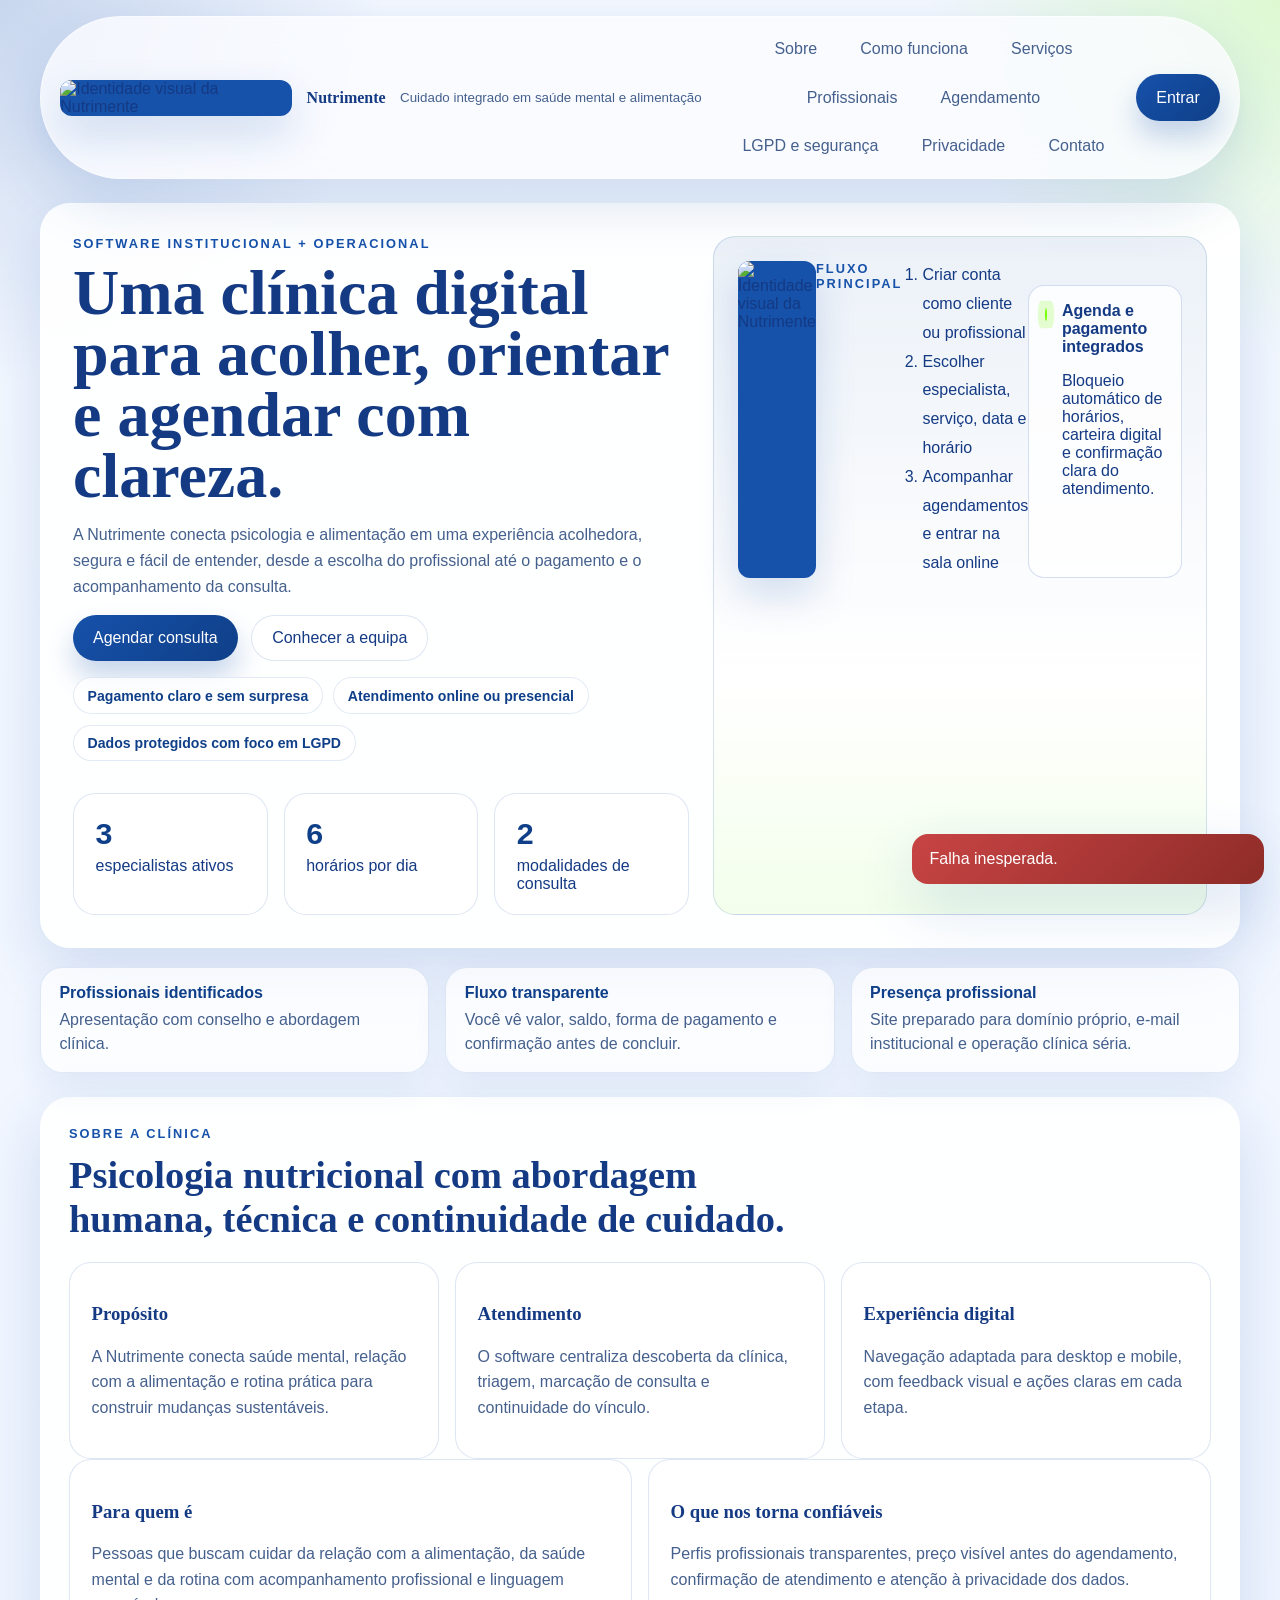
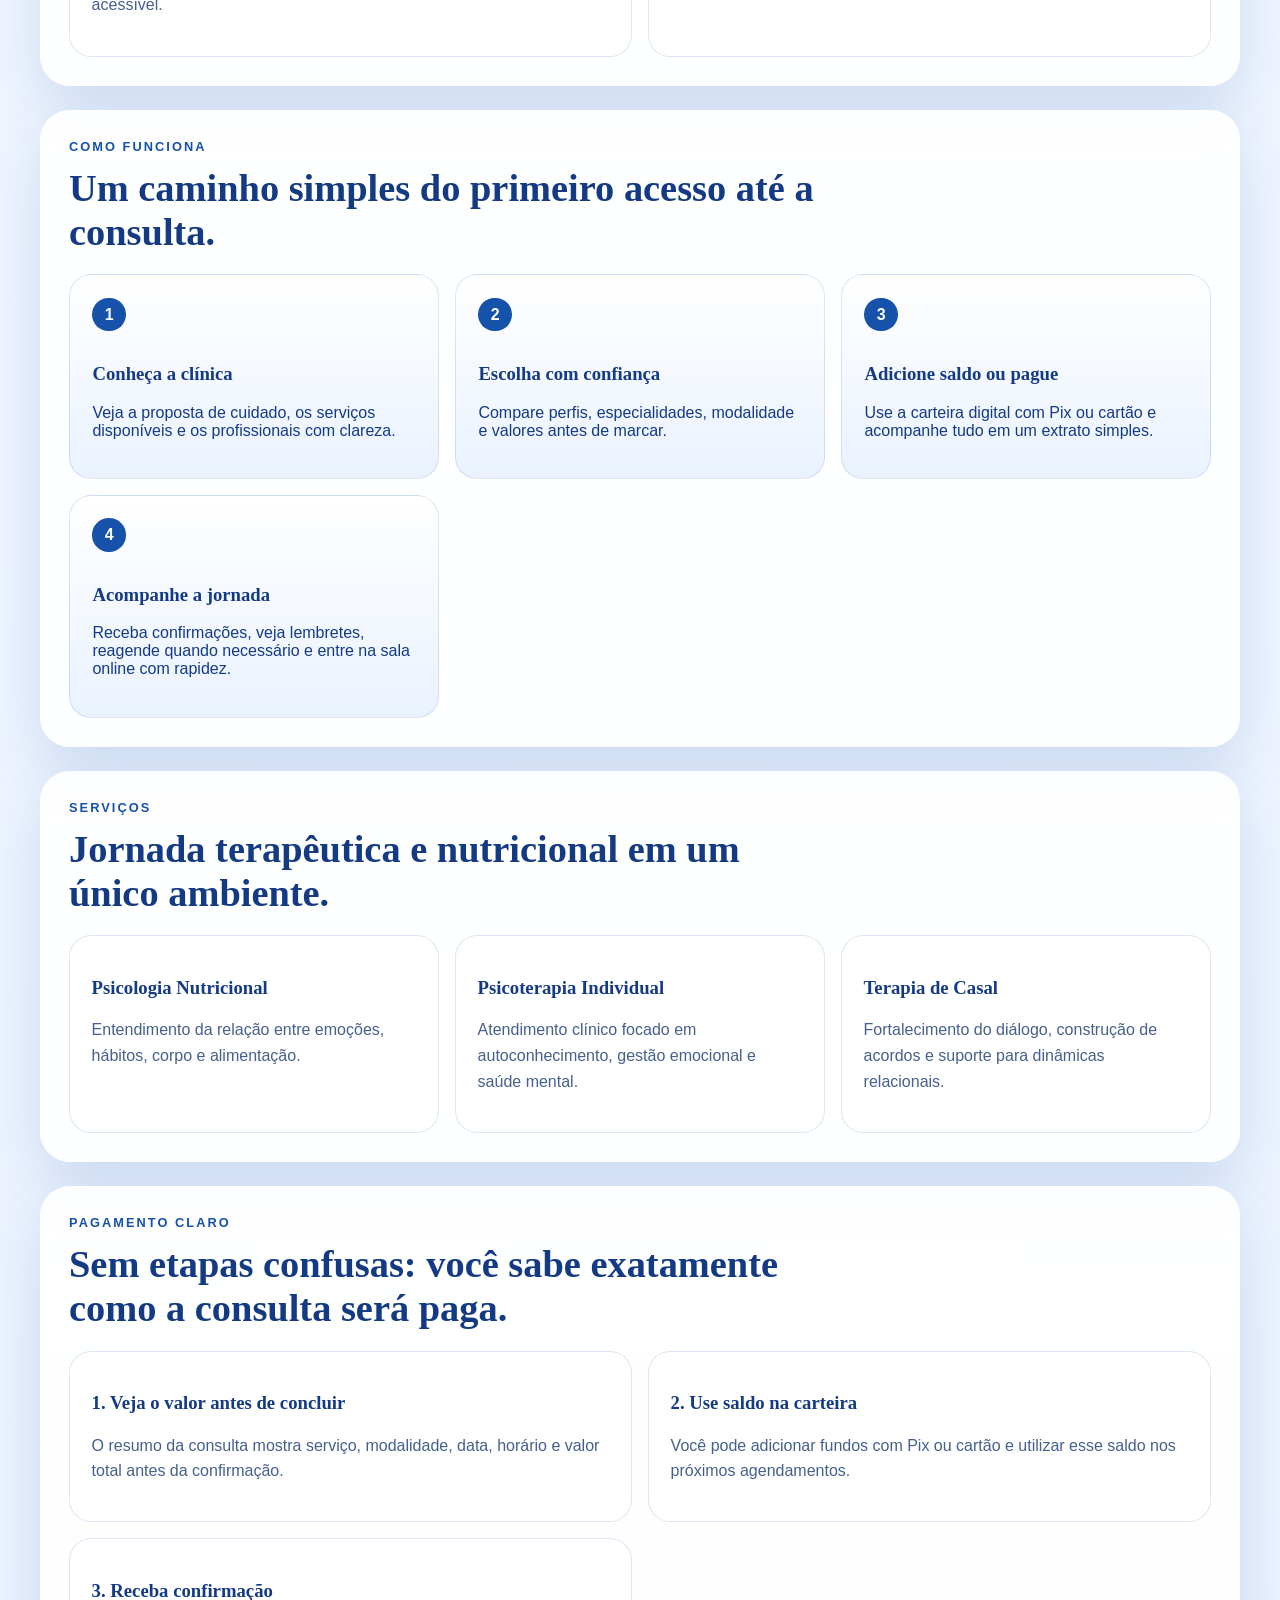
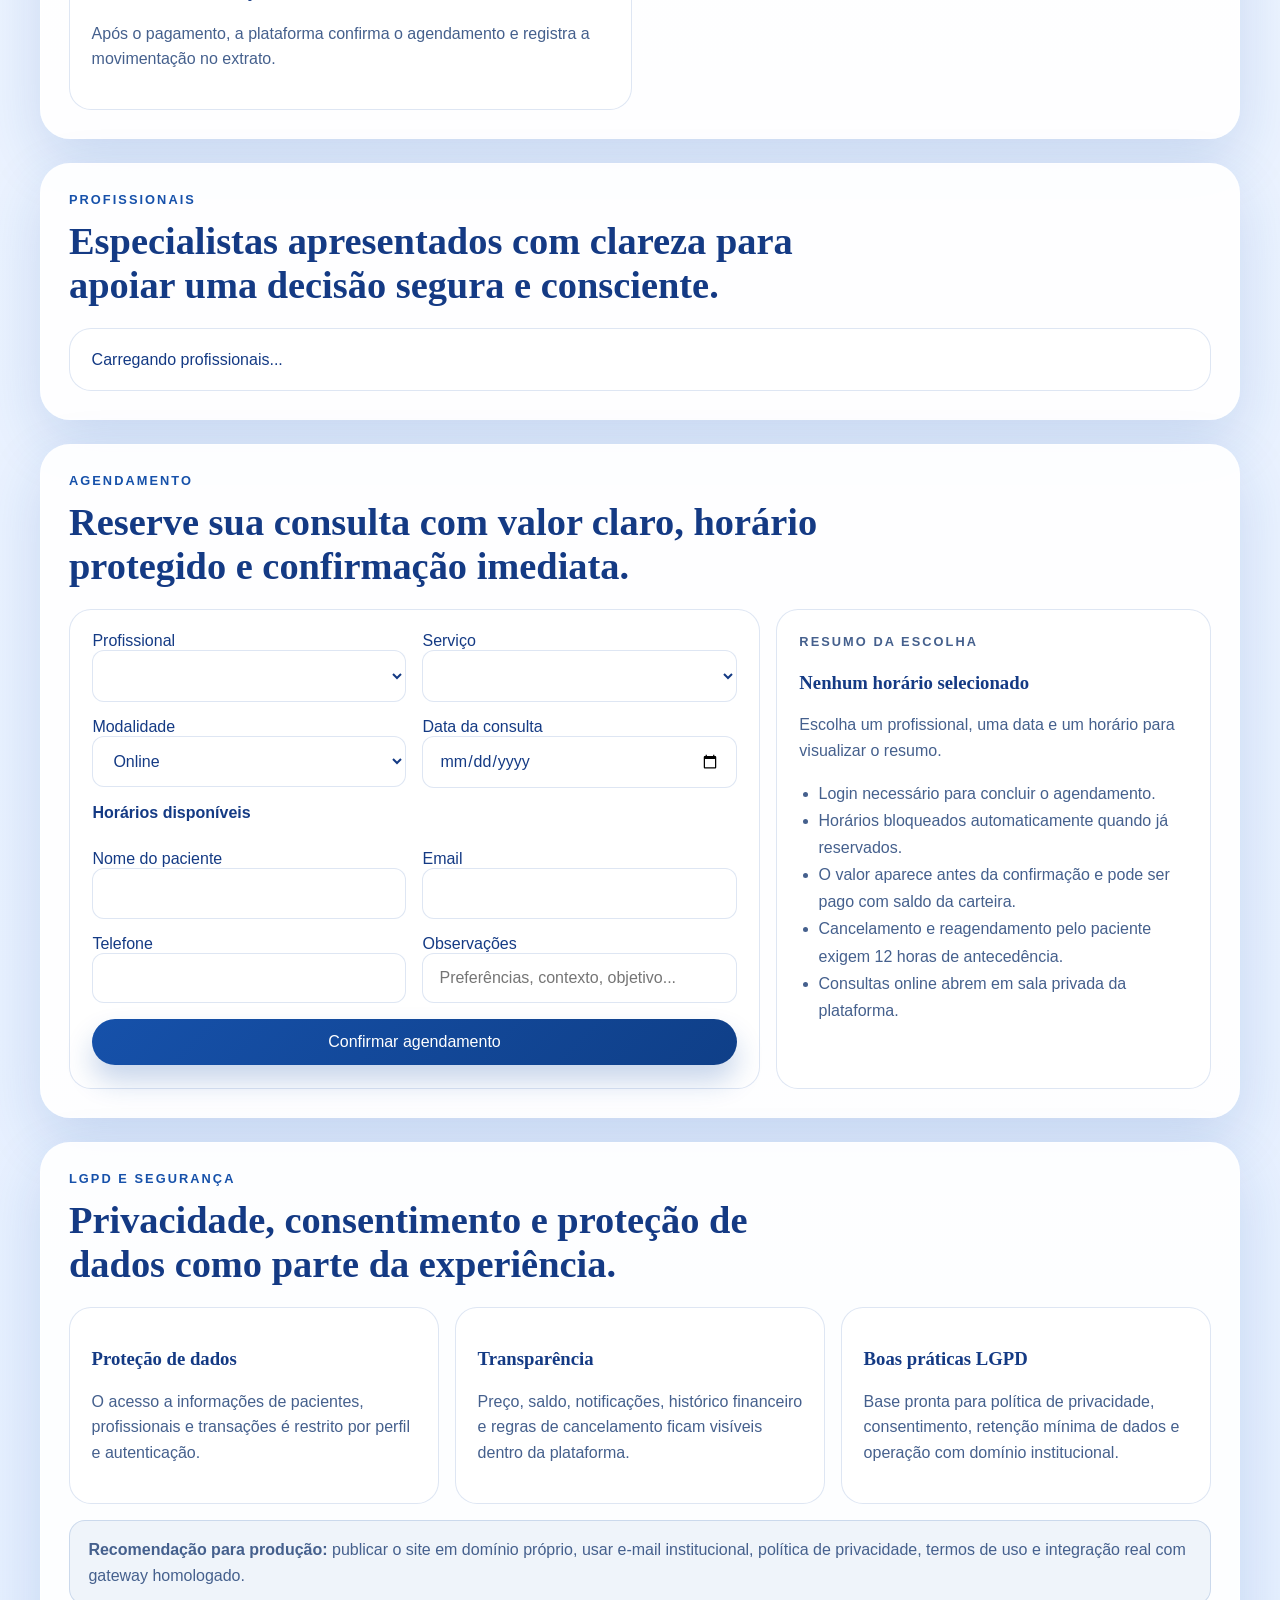
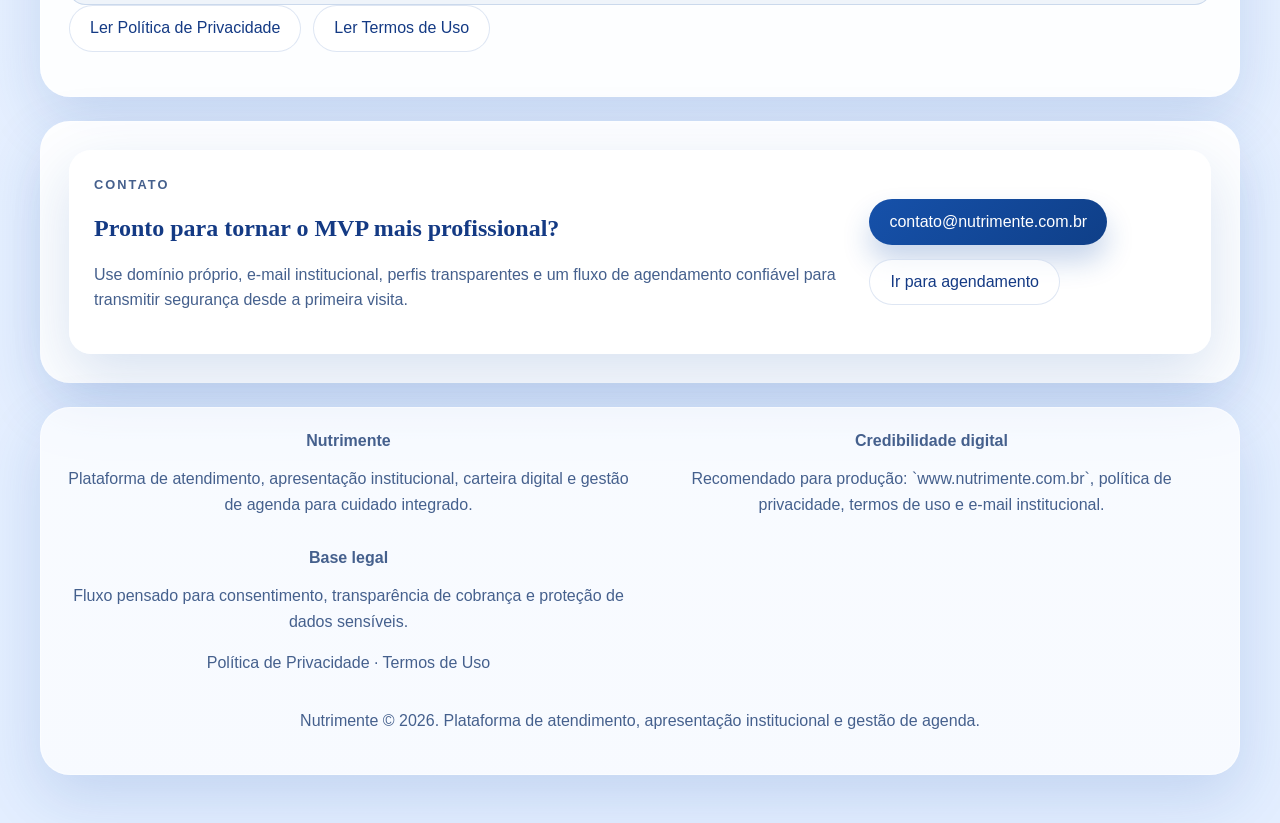
==== commit b5faf1a1: "Update logo image source to remote URL" ====
--- a/index.html
+++ b/index.html
@@ -49,7 +49,7 @@
   <div class="page-shell">
     <header class="site-header">
       <a class="brand" href="#inicio">
-        <img class="brand-logo" src="img/logo-nutrimente.png" alt="Logo da Nutrimente" />
+        <img class="hero-logo" src="https://raw.githubusercontent.com/Vitorromualdo20/nutrimente/refs/heads/main/logo-nutrimente.png" alt="Identidade visual da Nutrimente" /
         <span>
           <strong>Nutrimente</strong>
           <small>Cuidado integrado em saúde mental e alimentação</small>
@@ -108,7 +108,7 @@
 
         <aside class="hero-panel">
           <div class="hero-logo-wrap">
-            <img class="hero-logo" src="img/logo-nutrimente.png" alt="Identidade visual da Nutrimente" />
+            <img class="hero-logo" src="https://raw.githubusercontent.com/Vitorromualdo20/nutrimente/refs/heads/main/logo-nutrimente.png" alt="Identidade visual da Nutrimente" /
           </div>
           <p class="panel-label">Fluxo principal</p>
           <ol class="journey-list">
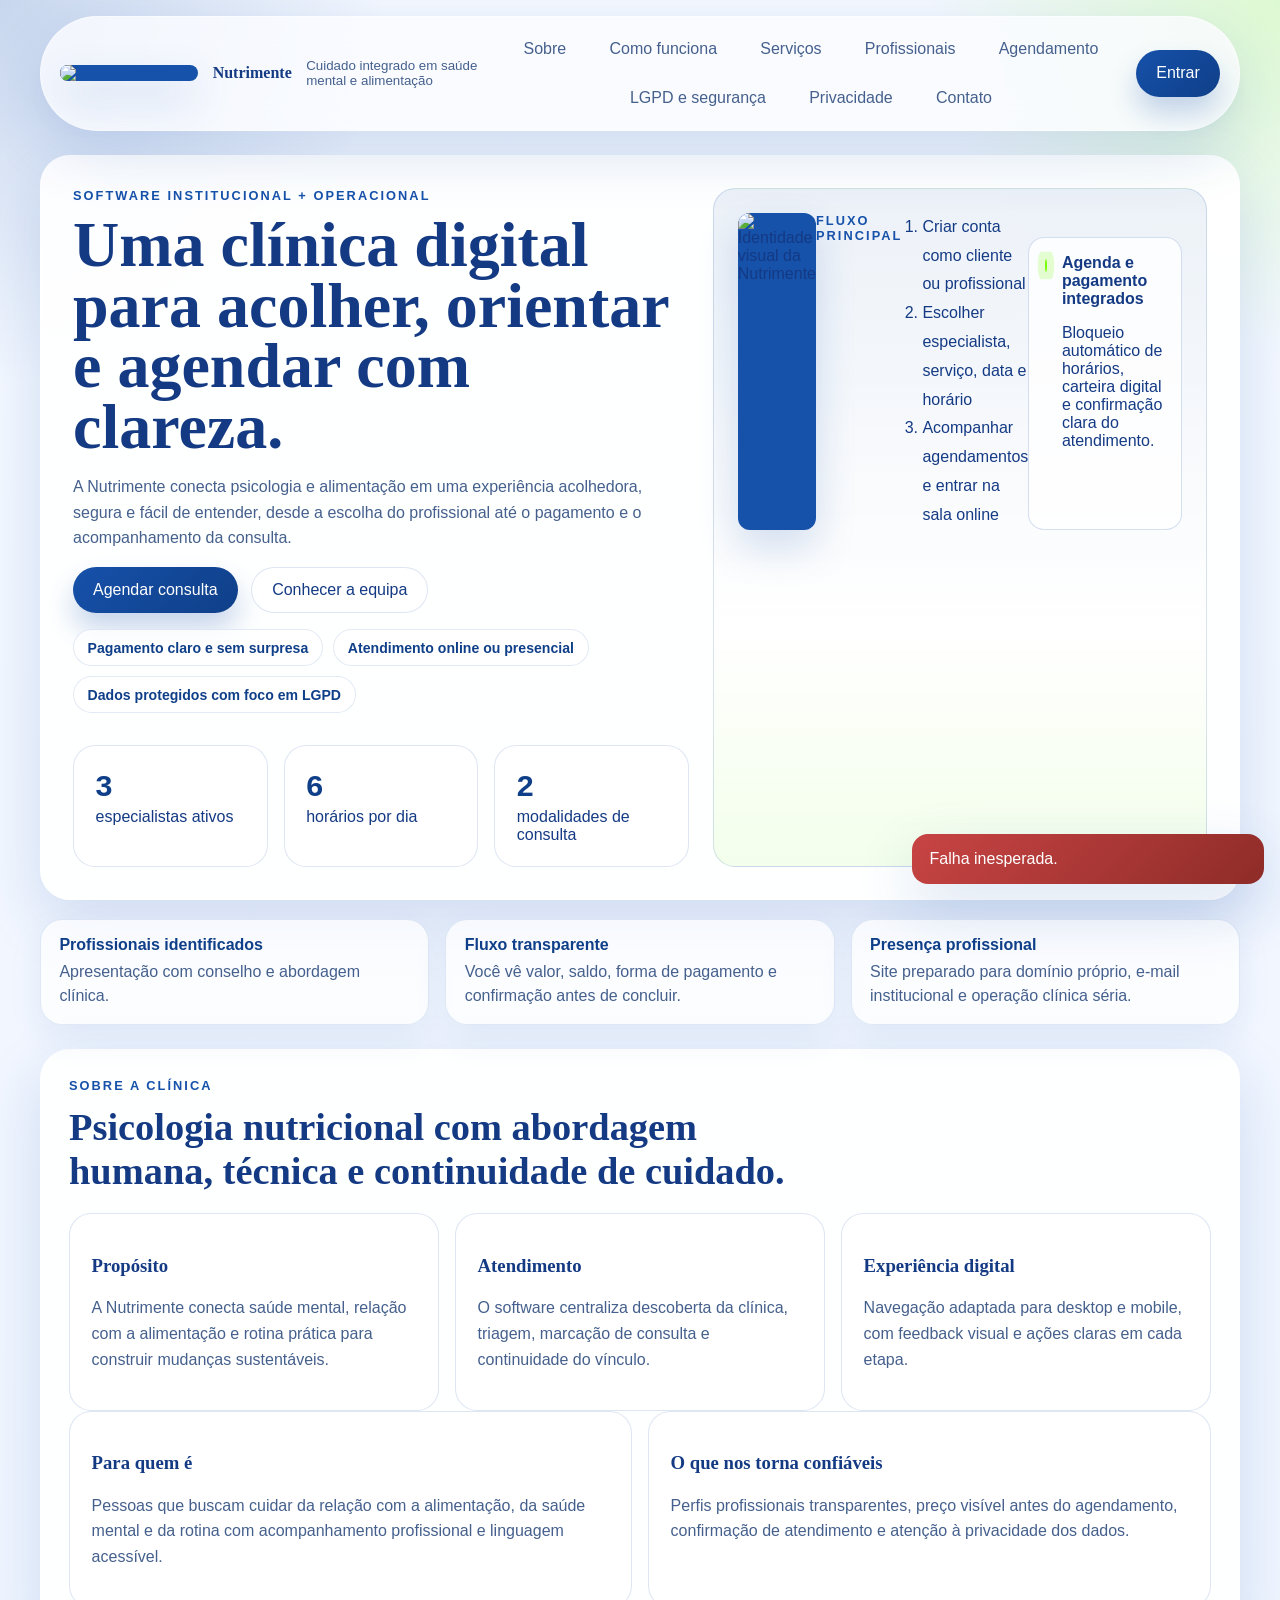
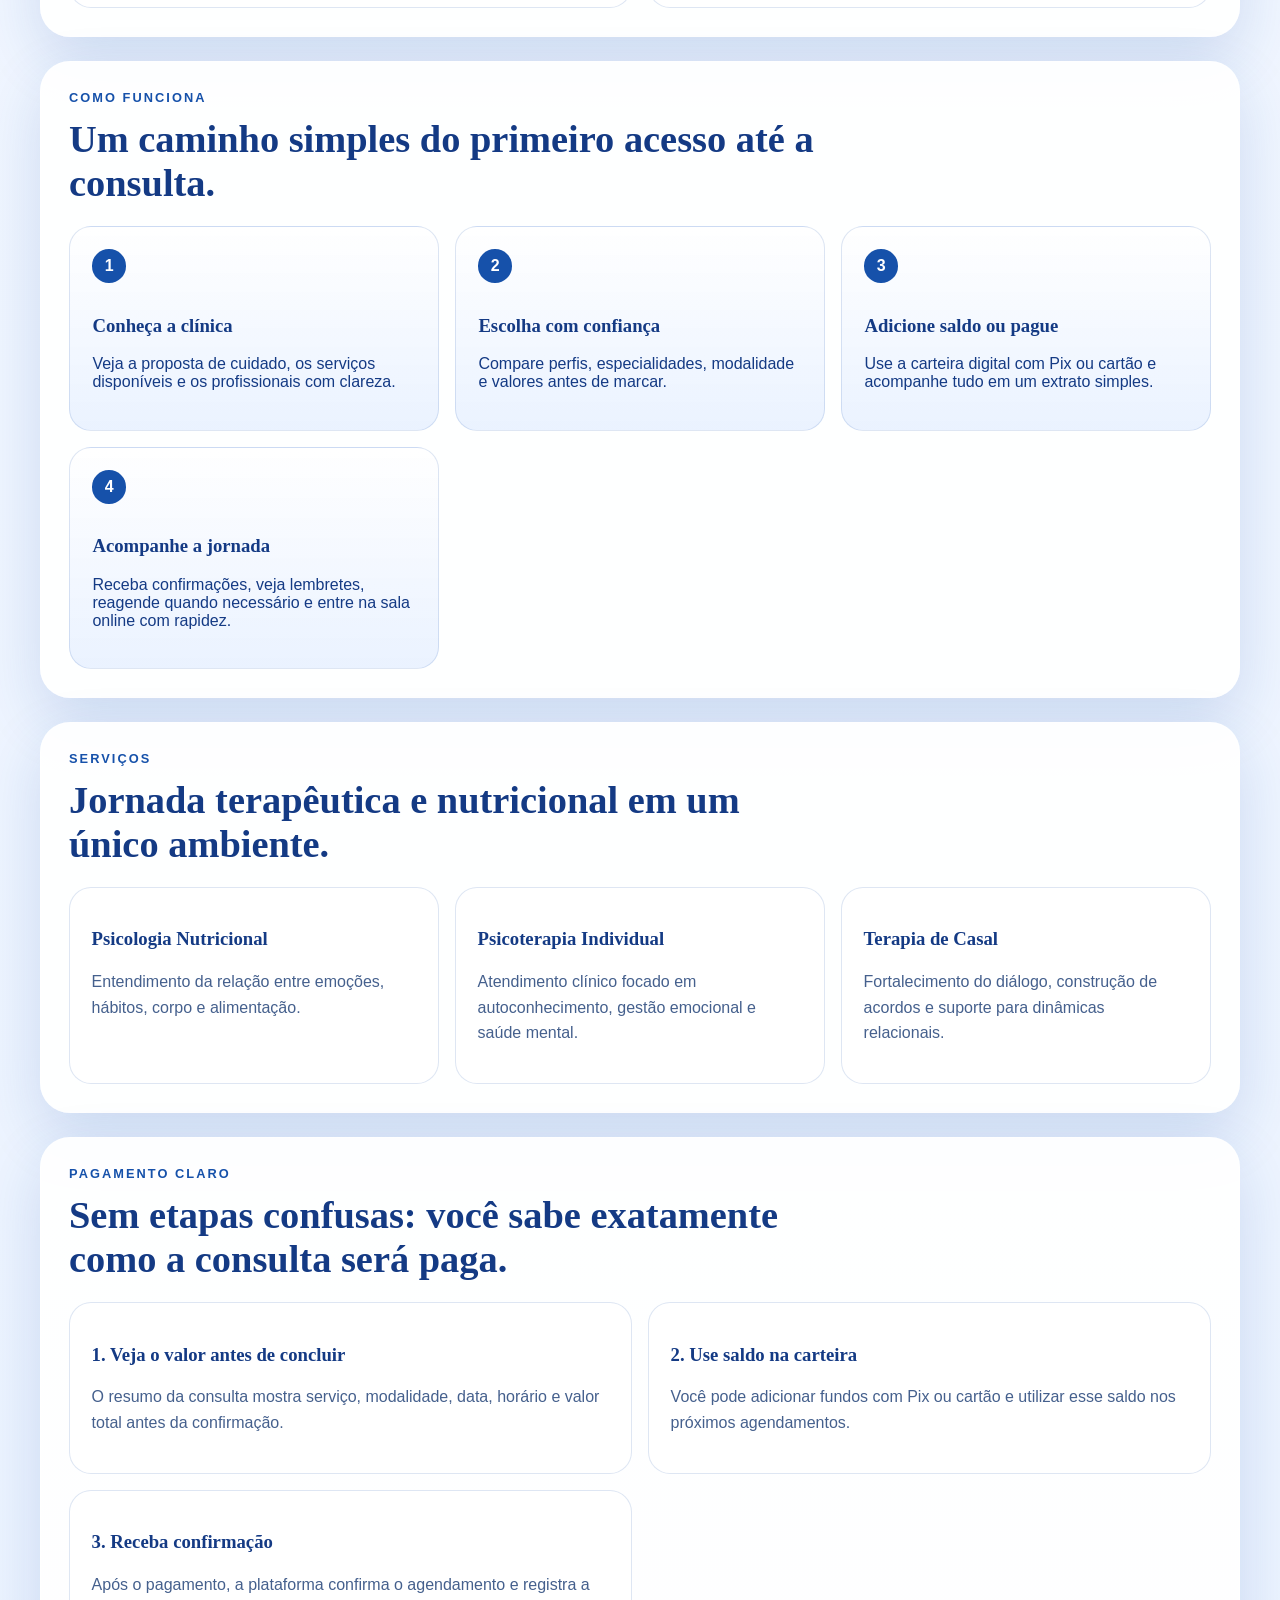
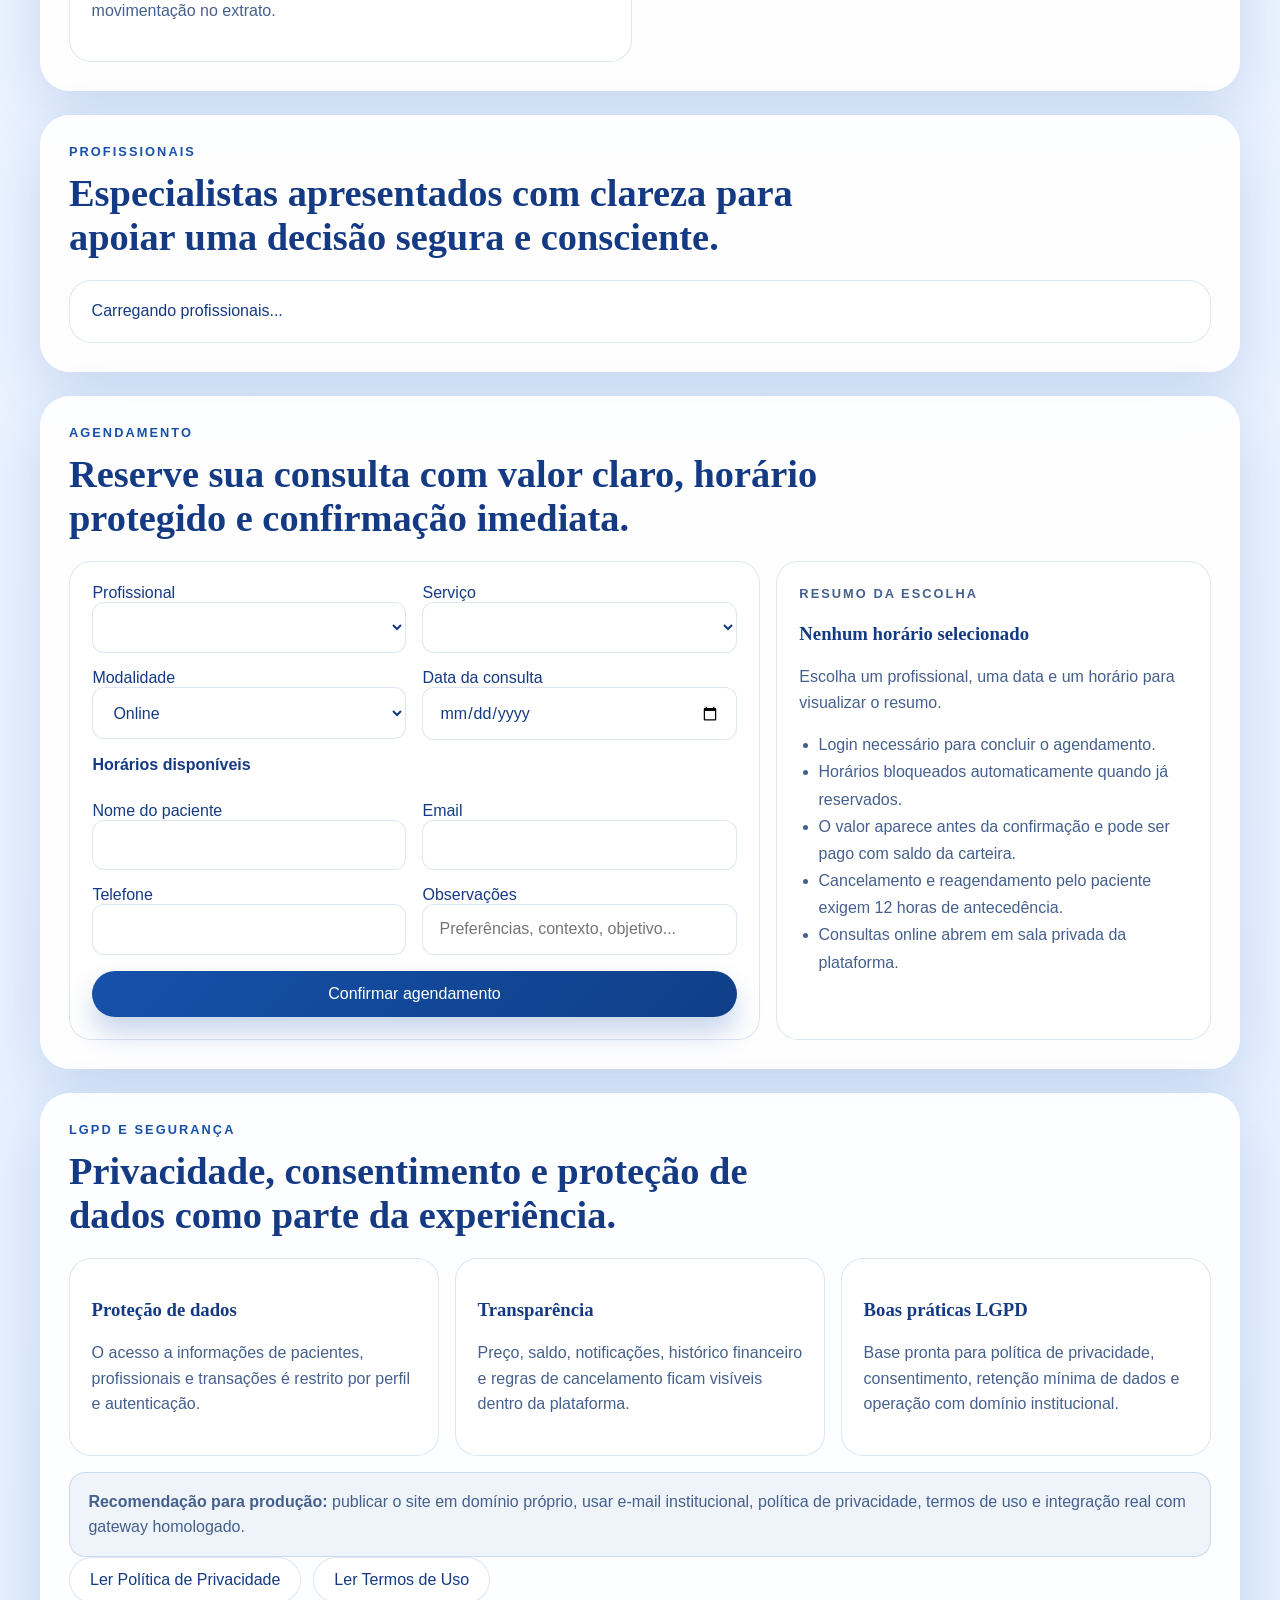
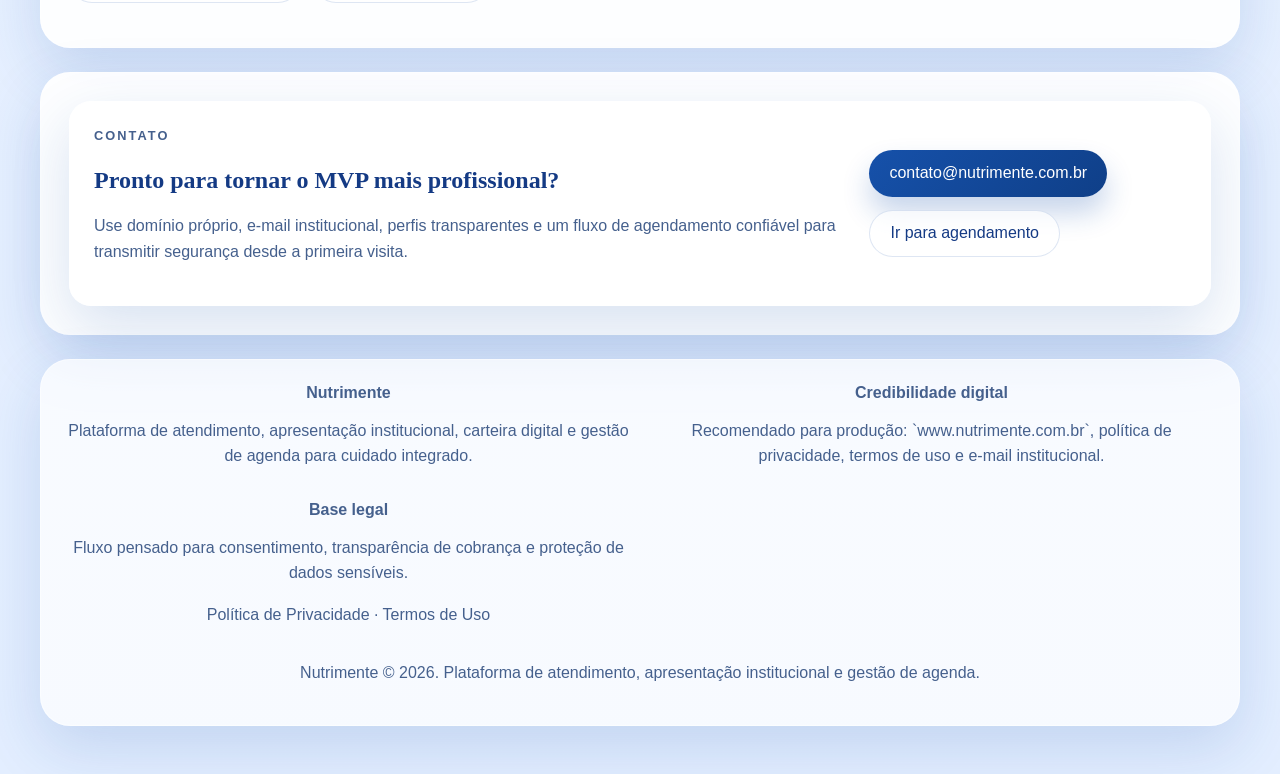
==== commit fc0a4f4f: "Update index.html" ====
--- a/index.html
+++ b/index.html
@@ -49,7 +49,7 @@
   <div class="page-shell">
     <header class="site-header">
       <a class="brand" href="#inicio">
-        <img class="hero-logo" src="https://raw.githubusercontent.com/Vitorromualdo20/nutrimente/refs/heads/main/logo-nutrimente.png" alt="Identidade visual da Nutrimente" /
+        <img class="hero-logo" src="https://github.com/Vitorromualdo20/nutrimente/blob/main/Logo-nutrimente.png alt="Identidade visual da Nutrimente" /
         <span>
           <strong>Nutrimente</strong>
           <small>Cuidado integrado em saúde mental e alimentação</small>
@@ -108,7 +108,7 @@
 
         <aside class="hero-panel">
           <div class="hero-logo-wrap">
-            <img class="hero-logo" src="https://raw.githubusercontent.com/Vitorromualdo20/nutrimente/refs/heads/main/logo-nutrimente.png" alt="Identidade visual da Nutrimente" /
+            <img class="hero-logo" src="https://github.com/Vitorromualdo20/nutrimente/blob/main/Logo-nutrimente.png" alt="Identidade visual da Nutrimente" /
           </div>
           <p class="panel-label">Fluxo principal</p>
           <ol class="journey-list">
